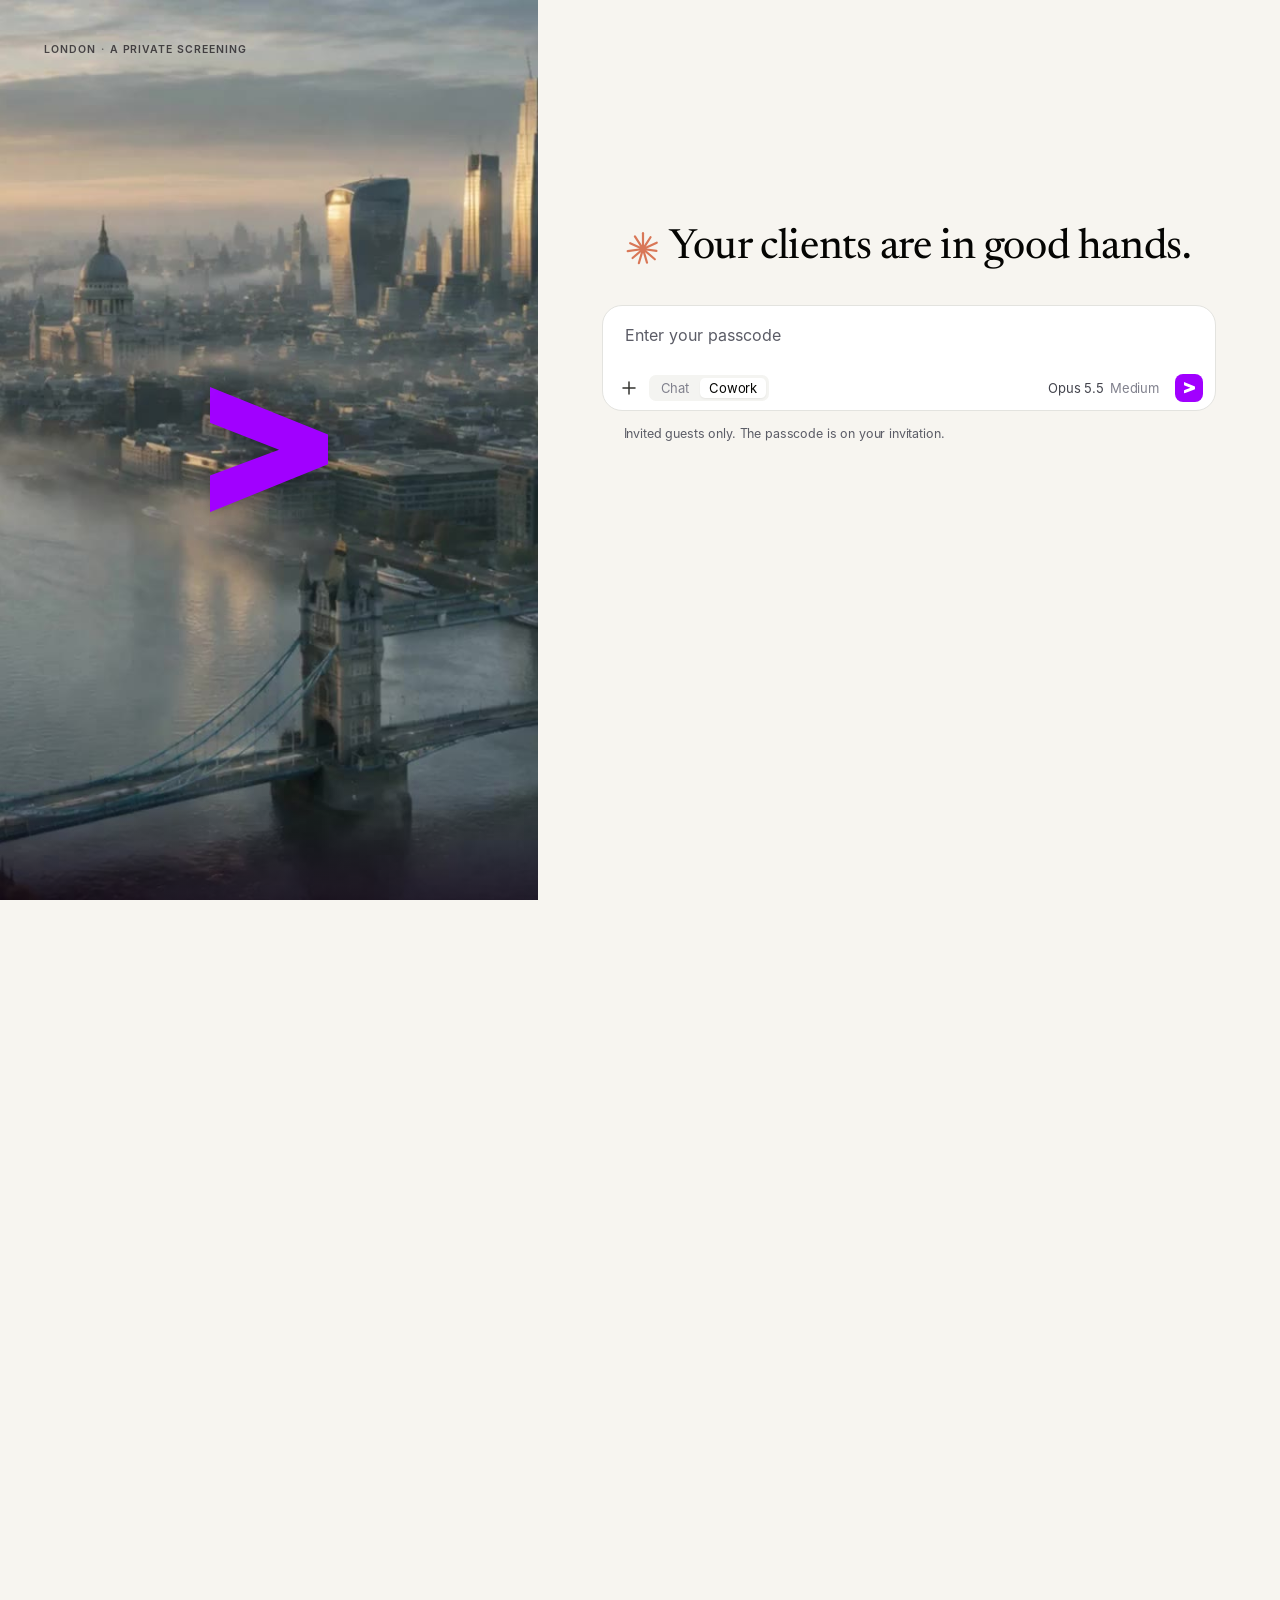
==== index.html @ dcc3b3d3 "Fix iPhone: scale lifts with transform, not zoom; use the page's own serif WebKit applies CSS zoom t" ====
<!doctype html>
<html lang="en">
<!--
  WEALTH 360 · A PRIVATE SCREENING · London
  =================================================================
  The page IS the product. Every surface on this page is the Wealth 360
  cockpit's own: cream paper, ink text, Inter, 1 px hairlines, 8 px grid,
  12 px radii, one accent (the Accenture chevron in #A100FF).

  Nothing here is a landing-page idiom. The components are lifted, not
  redrawn, and each one does its real thing when it scrolls into view:
  rows resolve, ticks land, edges draw, figures count. Motion is the
  product's own: 300 to 600 ms on cubic-bezier(.16,1,.3,1).

  PROVENANCE, component by component, is in the README.
  =================================================================
-->
<head>
<meta charset="utf-8" />
<meta name="viewport" content="width=device-width, initial-scale=1, viewport-fit=cover" />
<title>Wealth 360 · A private screening</title>
<meta name="description" content="Wealth 360. Agents do the routine work of client servicing, Salesforce keeps the rules and the record, and a named person makes every decision that matters." />
<meta name="robots" content="noindex, nofollow" />
<meta name="theme-color" content="#F7F5F0" />
<link rel="icon" href="assets/favicon.svg" type="image/svg+xml" />

<link rel="preload" href="assets/fonts/Inter-Regular.woff2" as="font" type="font/woff2" crossorigin />
<link rel="preload" href="assets/fonts/Inter-SemiBold.woff2" as="font" type="font/woff2" crossorigin />

<style>
/* ============================================================
   1. THE TYPE AND THE TOKENS
   Measured off the film cells (door/index.html, room/index.html),
   which were themselves measured off the real build with PIL.
   ============================================================ */
@font-face{font-family:"Inter";font-weight:400;font-style:normal;font-display:swap;
  src:url("assets/fonts/Inter-Regular.woff2") format("woff2")}
@font-face{font-family:"Inter";font-weight:500;font-style:normal;font-display:swap;
  src:url("assets/fonts/Inter-Medium.woff2") format("woff2")}
@font-face{font-family:"Inter";font-weight:600;font-style:normal;font-display:swap;
  src:url("assets/fonts/Inter-SemiBold.woff2") format("woff2")}
@font-face{font-family:"CoworkSerif";font-weight:400;font-style:normal;font-display:swap;
  src:url("assets/fonts/Newsreader-Regular.woff2") format("woff2")}

:root{
  /* SURFACES. The page ground is the cream of the film cells (the Cowork
     window's own #FBFBF8 warmed one step); the panels are the cockpit's. */
  --paper:   #F7F5F0;
  --surface: #FBFBF8;
  --raised:  #FFFFFF;
  --overlay: #F0F0F2;
  --pillbg:  #F4F4F1;
  --circle:  #F1F1F1;
  --lilac:   #F6EFFF;   /* --accent-tint */
  --track:   #EEE6F7;

  /* INK RAMP, the cockpit's own, seated on cream */
  --ink:      #33332F;
  --ink-max:  #050503;
  --sub:      #43444D;  /* --ink-body */
  --muted:    #5B5C66;  /* --ink-muted */
  --faint:    #80818D;  /* --ink-faint */

  /* HAIRLINES, the cockpit's own */
  --divider: #ECECF1;   /* --row-divider */
  --hair:    #E8E8ED;   /* --border */
  --edge:    #DCDCE3;   /* --border-strong */
  --hair-warm:#E3E3DF;  /* the Cowork chrome's hairline */

  /* THE ONE ACCENT plus the semantic tones */
  --brand:    #A100FF;
  --accent:   #7500C0;
  --acc-hair: #E6DCFF;
  --positive: #147A46;
  --positive-bg:#EEF7F1;
  --warning:  #B15C00;
  --warning-bg:#FDF4E7;
  --coral:    #D97757;  /* the Claude asterisk, the product's other given */

  --ui: "Inter", system-ui, -apple-system, "Helvetica Neue", Arial, sans-serif;
  --serif: "CoworkSerif", Georgia, "Times New Roman", serif;

  /* MOTION. ONE language, everywhere on the page: an entrance is 240 ms of
     opacity over an 8 px rise on --ease-out, and members of one card follow
     each other 40 ms apart. Nothing on the page runs longer than 900 ms
     except the halo's bloom, and no chapter's whole reveal runs past 1.1 s,
     so a component is always finished before its section has left. */
  --ease-out:    cubic-bezier(.2,.7,.2,1);
  --ease-settle: cubic-bezier(.2,.7,.2,1);
  --ease-spring: cubic-bezier(.22,1,.36,1);
  --dur-fast:.13s; --dur-mid:.24s; --dur-odo:.6s; --beat:.24s;
  --enter:.24s; --lift:8px;

  --radius: 16px;
  --radius-ctl: 10px;
  --shadow-card: 0 1px 2px rgba(0,0,0,.03), 0 10px 28px -14px rgba(0,0,0,.1);
  --shadow-card-hover: 0 1px 2px rgba(0,0,0,.04), 0 14px 36px -12px rgba(0,0,0,.14);

  --gutter: clamp(20px, 5vw, 64px);
  --measure: 1280px;
  /* the cinema width: the film, the lockup and the endcard row all run to the
     full content width, 1440 px at most, with 48 px of paper either side */
  --measure-wide: 1440px;
  --gutter-wide: clamp(20px, 5vw, 48px);
}

*,*::before,*::after{margin:0;padding:0;box-sizing:border-box}
html{-webkit-text-size-adjust:100%}
body{
  background:var(--paper); color:var(--ink);
  font-family:var(--ui); font-size:14.5px; line-height:1.5; font-weight:400;
  letter-spacing:-.01em;
  -webkit-font-smoothing:antialiased; -moz-osx-font-smoothing:grayscale;
}
/* the one horizontal clip on the page, and it is at the document, not on a
   section: a clip on a section cuts the halo's bloom off flat at the section's
   own left and right edges. */
html,body{overflow-x:hidden}
img,svg,video{display:block; max-width:100%}
[hidden]{display:none!important}
button{font:inherit; color:inherit; background:none; border:0; cursor:pointer}
::selection{background:rgba(161,0,255,.14)}
:focus-visible{outline:2px solid var(--brand); outline-offset:3px; border-radius:4px}

.wrap{width:100%; max-width:var(--measure); margin:0 auto; padding-inline:var(--gutter)}
.wrap-w{width:100%; max-width:calc(var(--measure-wide) + 96px); margin:0 auto;
  padding-inline:var(--gutter-wide)}
.sr{position:absolute;width:1px;height:1px;overflow:hidden;clip:rect(0 0 0 0);white-space:nowrap}
.num{font-variant-numeric:tabular-nums}

/* ============================================================
   2. THE PRIMITIVES OF THE COCKPIT
   Every rule below is the app's own, taken off the live build
   (app/dist/cockpit.html) or the film cells that replicate it.
   ============================================================ */

/* .kicker: the small-caps eyebrow */
.eyebrow{
  font-size:10.5px; font-weight:600; letter-spacing:.09em;
  text-transform:uppercase; color:var(--faint); line-height:1.2;
}
.eyebrow .dot{opacity:.7; margin:0 5px}

/* .brief h1: the landing headline. Every chapter caption is set in this. */
.head{
  font-size:clamp(26px,3.6vw,40px); font-weight:600; line-height:1.12;
  letter-spacing:-.025em; color:var(--ink-max); text-wrap:balance;
}
/* .brief p */
.sub{
  margin-top:12px; font-size:14.5px; line-height:1.55; color:var(--muted);
  max-width:56ch; text-wrap:pretty;
}

/* the chevron, the only colour on the page */
.chev{color:var(--brand); font-weight:600}

/* .st: the dot chip. A 5 px circle in the tone colour, then the label.
   No fill, no border. This is the app's only status indicator. */
.st{display:inline-flex; align-items:center; gap:6px;
  font-size:12px; font-weight:500; white-space:nowrap; color:var(--faint)}
.st::before{content:""; width:5px; height:5px; border-radius:50%;
  background:currentColor; opacity:.8; flex:none}
.st.good{color:var(--positive)}
.st.warn{color:var(--warning)}
.st.acc{color:var(--accent)}
.st.mut{color:var(--faint)}

/* .xbadge: the outline pill on a table's trailing column */
.xbadge{display:inline-block; padding:2px 8px; border:1px solid var(--hair);
  border-radius:999px; font-size:11px; color:var(--muted); white-space:nowrap}
.xbadge.acc{border-color:var(--acc-hair); color:var(--accent)}

/* the Cowork context chip, from the door cell's rail */
.chip{
  display:inline-flex; align-items:center; gap:6px; height:26px;
  padding:0 11px 0 9px; border-radius:999px;
  background:var(--raised); border:1px solid var(--hair-warm);
  font-size:13px; line-height:24px; color:var(--sub); white-space:nowrap;
}
.chip svg{width:15px; height:15px; flex:none}
.chip .mk{font-weight:600; color:var(--brand); width:15px; text-align:center}

/* buttons: .eg-btn-ink and .eg-btn-quiet */
.btn{
  display:inline-flex; align-items:center; gap:7px; height:32px; padding:0 14px;
  border-radius:var(--radius-ctl); border:1px solid var(--edge); background:var(--raised);
  font-size:13px; font-weight:500; color:var(--ink);
  transition:border-color var(--dur-mid) var(--ease-out), background var(--dur-mid) var(--ease-out);
}
.btn:hover{border-color:#C6C6CE}
.btn.primary{background:#141318; border-color:#141318; color:#fff}
.btn.primary:hover{background:#000}

/* the device: a real Cowork window standing on the paper */
.device{
  background:var(--surface); border:1px solid var(--edge); border-radius:var(--radius);
  box-shadow:var(--shadow-card); overflow:hidden;
}
.dev-top{
  position:relative; height:40px; border-bottom:1px solid var(--hair-warm);
  display:flex; align-items:center; gap:8px; padding:0 14px;
}
.ic path,.ic rect,.ic circle,.ic line,.ic polyline{
  fill:none; stroke:#33332F; stroke-width:1.4; stroke-linecap:round; stroke-linejoin:round}
.ic.grey path,.ic.grey polyline,.ic.grey line,.ic.grey circle,.ic.grey rect{stroke:#55554F}
.dev-title{font-size:13px; font-weight:500; letter-spacing:-.005em; color:var(--ink-max);
  overflow:hidden; text-overflow:ellipsis; white-space:nowrap}
.dev-body{padding:26px clamp(16px,3vw,30px) 30px}

/* the composer, lifted from the door cell (109 px, 20 px radius) */
.composer{
  position:relative; background:var(--raised); border:1px solid var(--hair-warm);
  border-radius:20px; min-height:106px; padding:18px 22px 44px;
}
.composer .ph{font-size:16px; line-height:22px; color:var(--faint)}
.composer .typed{font-size:16px; line-height:22px; color:var(--ink-max);
  display:flex; align-items:center; min-height:22px}
.composer .caret{display:inline-block; width:2px; height:20px; margin-left:1px;
  background:var(--ink-max); flex:none; animation:blink 1.06s steps(1,end) infinite}
@keyframes blink{0%,50%{opacity:1}50.01%,100%{opacity:0}}
.cmp-bar{position:absolute; left:0; right:0; bottom:0; height:44px}
.cmp-bar .plus{position:absolute; left:16px; top:12px}
.cmp-bar .plus line{stroke:#33332F; stroke-width:1.5; stroke-linecap:round}
.pillbed{
  position:absolute; left:46px; top:9px; height:26px; border-radius:7px;
  background:var(--pillbg); padding:0 3px; display:flex; align-items:center; gap:2px;
}
.pillbed .p{height:20px; padding:0 9px; border-radius:5px; font-size:13px;
  line-height:20px; color:var(--faint)}
.pillbed .p.on{background:var(--raised); color:var(--ink-max); box-shadow:0 1px 2px rgba(0,0,0,.06)}
.modelmeta{position:absolute; right:56px; top:13px; font-size:13px; color:var(--sub)}
.modelmeta em{font-style:normal; color:var(--faint); margin-left:6px}
.sendbtn{
  position:absolute; right:12px; top:8px; width:28px; height:28px; border-radius:8px;
  background:var(--brand); display:grid; place-items:center; color:#fff;
  transition:transform var(--dur-mid) var(--ease-spring), box-shadow var(--dur-mid) var(--ease-out);
}
.sendbtn svg{width:11px; height:11.6px}
.sendbtn:hover{transform:translateY(-1px)}
.sendbtn.fire{box-shadow:0 0 0 6px rgba(161,0,255,.14)}

/* the run rows: the spinner resolving to the connector glyph.
   Lifted from door shot 11 and room shot 34: 19 px slot, coral dashed
   spinner, 14 px label, a 1 px thread joining the rows. */
.runrows{position:relative}
.runrow{position:relative; display:flex; align-items:center; gap:13px; height:34px}
/* the thread runs from under one glyph to the next, never past the last */
.runrow .thread{position:absolute; left:9px; top:26.5px; width:1px; height:15px; background:#DCDCD7}
.runrow:last-child .thread{display:none}
.runrow .slot{position:relative; width:19px; height:19px; flex:none}
.runrow .slot>*{position:absolute; inset:0; width:19px; height:19px}
.runrow .spin circle{fill:none; stroke:var(--coral); stroke-width:2;
  stroke-linecap:round; stroke-dasharray:3.4 5.1;
  transform-origin:9.5px 9.5px; animation:spin .9s linear infinite}
@keyframes spin{to{transform:rotate(360deg)}}
.runrow .gl{opacity:0; transform:scale(.86)}
.runrow .lbl{font-size:14px; line-height:19px; color:var(--faint);
  overflow:hidden; text-overflow:ellipsis; white-space:nowrap}
.runrow .spin,.runrow .gl{transition:opacity var(--enter) var(--ease-out), transform var(--enter) var(--ease-out)}
.runrow.done .spin{opacity:0}
.runrow.done .gl{opacity:1; transform:none}
.runrow.done .lbl{color:var(--sub)}

/* .wlrow: the worklist row. A card, 13 px radius, 15/20 padding, the
   40 px monogram, the name, the reason chips, the exposure, the arrow. */
.wl{display:flex; flex-direction:column; gap:9px}
.wlrow{
  display:flex; align-items:center; gap:18px; width:100%; text-align:left;
  background:var(--raised); border:1px solid var(--divider); border-radius:13px;
  padding:15px 20px; box-shadow:var(--shadow-card);
  transition:transform var(--dur-mid) var(--ease-out), box-shadow var(--dur-mid) var(--ease-out);
}
.wlrow:hover{transform:translateY(-1px); box-shadow:0 8px 40px #1a073629}
.mono{
  width:40px; height:40px; flex:none; border-radius:12px; background:var(--overlay);
  color:var(--muted); display:grid; place-items:center;
  font-size:12px; font-weight:600; letter-spacing:.02em;
}
.wlrow .who{min-width:0; flex:1}
.wlrow .who b{display:block; font-size:14.5px; font-weight:600; color:var(--ink-max);
  overflow:hidden; text-overflow:ellipsis; white-space:nowrap}
.wlrow .who span{font-size:11.5px; color:var(--faint)}
.wlrow .sts{display:flex; gap:16px; flex-wrap:wrap; justify-content:flex-end; align-items:center}
.wlrow .amt{text-align:right; flex:none}
.wlrow .amt b{display:block; font-size:15px; font-weight:600; color:var(--ink-max)}
.wlrow .amt span{font-size:11px; color:var(--faint)}
.wlrow .go{color:var(--faint); font-size:14px; flex:none;
  transition:transform var(--dur-mid) var(--ease-out), color var(--dur-mid) var(--ease-out)}
.wlrow:hover .go{transform:translate(3px); color:var(--accent)}

/* .card .kpis: the metric strip. One card, tiles divided by a 1 px hairline. */
.card{
  background:var(--raised); border:1px solid var(--divider); border-radius:var(--radius);
  box-shadow:var(--shadow-card);
  transition:box-shadow var(--dur-mid) var(--ease-out);
}
.kpis{display:flex; flex-wrap:wrap; overflow:hidden; border-radius:var(--radius)}
.kpi{flex:1 1 0; min-width:120px; padding:18px 22px; border-right:1px solid rgba(0,0,0,.05)}
.kpi:last-child{border-right:0}
.kpi:first-child{flex-grow:1.3}
.kpi .l{font-size:10.5px; font-weight:600; letter-spacing:.09em; text-transform:uppercase;
  color:var(--faint); white-space:nowrap; overflow:hidden; text-overflow:ellipsis}
.kpi .v{font-size:25px; font-weight:600; letter-spacing:-.02em; color:var(--ink-max);
  margin-top:6px; font-variant-numeric:tabular-nums}
.kpi .v .u{color:var(--brand)}
.kpi .v.warn{color:var(--warning)}
.kpi .s{font-size:11.5px; color:var(--muted); margin-top:3px}

/* .xlist: the table system. 10 px small-caps head, 13 px rows. */
.xhead,.xrow{display:grid; align-items:center; gap:14px; width:100%; text-align:left}
.xhead{font-size:10px; font-weight:600; letter-spacing:.09em; text-transform:uppercase;
  color:var(--faint); border-bottom:1px solid var(--hair); padding:0 12px 9px}
.xrow{border-bottom:1px solid var(--divider); padding:11px 12px; font-size:13px; color:var(--ink)}
.xrow>span:first-child{font-weight:500; color:var(--ink-max)}
.xcell{display:block; min-width:0; overflow:hidden; text-overflow:ellipsis; white-space:nowrap}
.xcell.r{text-align:right}

/* .gr: the rating ring. 46 box, r 19, stroke 4, circumference 119.4,
   drawn from 12 o'clock. Grade 4 of 8 is half the ring. */
.gr{width:46px; height:46px; flex:none}
.gr .bg{stroke:var(--overlay)}
.gr .fg{stroke:var(--brand); stroke-linecap:round; stroke-dasharray:119.4;
  stroke-dashoffset:119.4; transition:stroke-dashoffset .7s var(--ease-out)}
.gr text{font:600 14px var(--ui); fill:var(--ink-max)}
.anchor{display:flex; align-items:center; gap:12px}
.anchor .l{font-size:10.5px; font-weight:600; letter-spacing:.09em;
  text-transform:uppercase; color:var(--faint)}
.anchor .v{font-size:13px; font-weight:500; color:var(--ink-max); margin-top:2px}

.panel-h{display:flex; align-items:baseline; justify-content:space-between; gap:16px; margin-bottom:14px}
.panel-h .t{font-size:13px; font-weight:600; color:var(--ink-max)}

/* ============================================================
   3. THE GATE
   The page opens on the Cowork greeting. The invitation is typed into
   the composer and sent with the chevron. Wrong: 2 px, once. Right:
   the composer types itself out and the door sequence runs for real.
   ============================================================ */
#gate{
  position:fixed; inset:0; z-index:900; background:var(--paper);
  display:flex; align-items:stretch; overflow:hidden;
}

/* --- the left pane: the film's own sky, in motion, and the wordmark on it --- */
.gpane-mark{
  position:relative; flex:0 0 42%; min-width:0; overflow:hidden;
  background:linear-gradient(158deg,#120014 0%,#26002F 38%,#3F0069 72%,#54008C 100%);
}
/* THE PLATE IS LONDON, and it is the close's own aerial: the door opens
   on the city the page ends in, so the two are the same picture seen twice, the
   same way the hero and the close already are. 3.5 s of the same source the
   close ping-pongs, cropped 750x1072 out of it at x 420 and scaled to 672x960
   for the pane's portrait, which puts Salesforce Tower at 70% of the pane,
   clear of the centred mark and standing its full height. Lifted plum in the
   shadows on the London plate's own curve, so the grade is the pane's and the
   light is still the close's golden hour: it is a black point, not a wash.
   Slowed 1.6x with motion interpolation and mirrored into an 11 s ping-pong,
   whose turnaround and restart are both single-frame steps inside the drift's
   own frame-to-frame range, so neither join is visible. The poster is the
   loop's own first frame, so the pane is painted before a single byte of the
   loop is asked for, and under reduced motion that is all there is. */
.gplate{
  position:absolute; inset:0; width:100%; height:100%;
  object-fit:cover; object-position:50% 50%; pointer-events:none;
}
/* The scrim carries nothing for the mark. The mark is dead centre, it is lit by
   its own drop-shadow (see .gmark), and this plate's centre is haze and lit
   towers rather than the darkness the pre-dawn one resolved into: the chevron
   measures 2.1:1 against it unaided. So the scrim is reduced to the one job
   left, which is seating the pane on the paper at the bottom edge.

   It was 45% while a wordmark stood in the lower third, then 22.5% when the
   mark went to the centre. It is 14% at .60 now. The pre-dawn plate resolved
   into noise down there and needed covering; this one ends on open water under
   the bridge, which is already calm and already dark, so the seat can be a
   touch of weight at the very edge rather than a bar drawn across the picture.

   Nothing is laid over the top. A veil there is what the eyebrow would need if
   it were still white, and on a pale golden sky it reads as a plum slab across
   the one part of the plate that is pure light. The eyebrow takes ink instead
   (see .gp-eyebrow), which costs the picture nothing. */
.gscrim{
  position:absolute; left:0; right:0; bottom:0; height:14%; z-index:1;
  background:linear-gradient(to top,
    rgba(18,0,20,.60) 0%, rgba(18,0,20,.46) 22%, rgba(18,0,20,.28) 45%,
    rgba(18,0,20,.12) 70%, rgba(18,0,20,0) 100%);
}
/* THE EYEBROW IS INK, because the plate under it changed colour. On the
   pre-dawn aerial the top of the pane was almost black and white at .66 stood
   on it at 2.90:1. San Francisco puts pale golden sky there, where the same
   white measures 1.14:1 and is gone. Ink at .74 reads 6.9:1 on that sky at
   1440x900, 7.0:1 at 1920x1080 and 6.6:1 on the phone's band, against the
   2.90:1 the white was getting on the plate it was chosen for. It is the honest
   answer rather than a veil: it costs the picture nothing, and
   it is the ink the right-hand pane is already set in, so the two panes are
   lettered the same way. The faint light halo is the one concession to the
   plate's own range: where the band on a phone crops down onto the headlands
   the sky is a stop darker, and the halo keeps the line off it. */
.gp-eyebrow{
  position:absolute; left:clamp(24px,4vw,44px); top:clamp(24px,4vw,44px); z-index:3;
  color:rgba(24,20,26,.74); text-shadow:0 0 10px rgba(255,255,255,.42);
}
/* THE MARK. The pane carried the full accenture wordmark set in the lower
   third. It carries the film's own mark instead: the single chevron in
   #A100FF, the same #g-chev path the hero lockup is built on and the frame
   the film opens on, and nothing else.

   It is DEAD CENTRE on both axes, and the centring is done by layout rather
   than by percentages that would have to be kept in step with the pane's
   aspect: .gmark is the pane exactly (inset:0) and centres its one child in
   a grid. Two things follow. The centre is exact at every viewport, off by
   at most one 1/128 px of the browser's own layout rounding rather than by
   whatever a `bottom:18%` happened to land on. And the wrapper owns the
   centring while the mark owns the motion, so the settle's scale can never
   drag the mark off centre: it is scaled about its own centre, which IS the
   pane's. */
.gmark{
  position:absolute; inset:0; z-index:5;
  display:grid; place-items:center; pointer-events:none;
  /* The drop is the film's own, off type/OVERLAY.md, and it is what gives the
     mark its contrast now that the scrim is out from under it: the plate's
     centre is sky and lit towers, not the darkness the lower third resolved
     into, so the mark is lit at its own edge instead of standing on a floor.

     It is HALF the alpha it was first given. Same offset, same blur, .31 and
     .275 where it was .62 and .55. Measured at 1440x900 on the plate's own
     first frame: at full strength the drop pulled the ring of plate three to
     five px off the glyph from L 0.335 down to L 0.126, which is a dark collar
     drawn round the mark rather than light put under it. Halved, that ring
     lands at L 0.218, and the mark's reading on its own ground at 13 to 24 px
     goes 1.68:1 to 1.81:1, comfortably the right side of 1.6. The plate under
     the glyph reads 2.19:1 before and 2.12:1 after: that ratio belongs to the
     plate and the mark, and the 0.07 is the glyph's antialiased edge coming out
     from under a lighter shadow rather than the ratio itself moving.

     It sits on the WRAPPER rather than on the mark because `filter` is a
     single property: on the mark, the settle's blur keyframes would drop the
     shadow for the length of the settle. Here the two compose, and the shadow
     blurs in with the mark and breathes with it. */
  filter:drop-shadow(0 2px 20px rgba(8,0,14,.31)) drop-shadow(0 0 7px rgba(8,0,14,.275));
}
/* The film's mark is 64 px on a 1080 frame, which is modest, and this pane is
   a tall portrait rather than a wide one. 22% of the pane's WIDTH lands it at
   the film's weight; the cap keeps a wide pane from turning the mark into a
   graphic. 133 px at 1440x900, 160 px (capped) at 1920x1080, 64 px on the
   phone band. The height comes off the viewBox's own ratio.

   BOTH children of the wrapper take that width from this ONE rule: the mark,
   and the light that crosses it. They also share one grid cell, so the sweep
   can never become a second row and push the mark off the pane's centre. The
   row still stretches to the pane, so the centring is exactly the one that was
   measured, and it was re-measured after: 0.000 px on both axes at 1440x900. */
.gmark > *{grid-area:1/1; width:min(22%,160px)}
.gmark-c{
  height:auto; color:var(--brand);
  animation:gmsettle .9s cubic-bezier(.25,.46,.45,.94) both,
            gmbreath 4s ease-in-out .9s infinite;
}
/* the endcard's focus pull, unchanged: 6 px of blur and 1.04x over 900 ms */
@keyframes gmsettle{
  from{filter:blur(6px); transform:scale(1.04); opacity:0}
  40%{opacity:1}
  to{filter:blur(0); transform:scale(1); opacity:1}}
/* and then it breathes, slowly, so the pane is never quite still behind the
   composer. Opacity only: nothing here can move the centre. */
@keyframes gmbreath{0%,100%{opacity:1} 50%{opacity:.85}}
/* THE STRIKE. On the wordmark this was its chevron going half to full purple.
   This mark is already at full purple, so the strike is the other half of the
   same device: two frames to white and back. The stops are hard, so the colour
   steps rather than fades, which is the endcard's point. */
#gate.striking .gmark-c{animation:gmstrike 66ms linear 1 both}
@keyframes gmstrike{0%,49.99%{color:#fff} 50%,100%{color:var(--brand)}}

/* THE SWEEP. The endcard's one light sweep, and it is the mechanism this page
   already had: a white band clipped to the glyph, blurred into a bloom and
   screened back, so the light can only ever touch the mark. It was built for
   the accenture wordmark this mark replaced and it is unchanged here except in
   its geometry. It is a TRANSFORM and not a moving mask, because mask-position
   does not interpolate in Chromium and the band would jump the frame in one
   step instead of crossing it.

   The wordmark took the sweep once and never again. A single mark that is the
   only thing on the pane is looked at for as long as the composer is open, so
   the light comes back: 1.2 s across the glyph at 950 ms, then every 7 s. The
   repeats run at 60% of the first pass, which is what keeps it a living mark
   rather than a loop announcing itself.

   Between passes the band sits parked off the glyph's left edge, where the clip
   removes it entirely: measured on the glyph's own box against the mark at rest,
   the frame at the start of a cycle is within 2/255, which is nothing, while the
   first pass peaks at 136 and the repeat at 79. */
.gm-sweep{
  z-index:1; mix-blend-mode:screen; opacity:.62; filter:blur(3px);
  animation:gmsweepdim .2s linear 2.15s both;
}
.gm-sweep svg{display:block; width:100%; height:auto}
/* the step to 60% is taken at 2.15 s, the instant the first pass leaves the
   glyph, so the drop in strength is never seen to happen */
@keyframes gmsweepdim{to{opacity:.372}}
.gm-band{animation:gmsweep 7s linear .95s infinite both}
/* 1.2 s of travel in a 7 s cycle is 17.143% of it; the rest of the cycle is the
   band parked. The travel is in the symbol's own units: the band is 5.6 of the
   glyph's 19.792 wide, and it goes from clear of the left edge to clear of the
   right, skew included. */
@keyframes gmsweep{
  0%{transform:translateX(-5px) skewX(-12deg)}
  17.143%{transform:translateX(24px) skewX(-12deg)}
  17.144%,100%{transform:translateX(-5px) skewX(-12deg)}}
/* the strike is the mark's own moment and nothing may cross it: the light is
   gone from the frame the phrase is accepted, and the door is leaving anyway */
#gate.striking .gm-sweep{animation:none; opacity:0}

/* --- the right pane: the cream, the greeting, the composer --- */
.gpane-form{
  flex:1 1 auto; min-width:0; background:var(--paper);
  display:grid; place-items:center; padding:24px var(--gutter); overflow-y:auto;
}
#gate .gwrap{width:100%; max-width:652px}

/* THE HANDOFF, and it is the door's last 400 ms.

   The pane used to LEAVE. On the right phrase it slid out of the frame on
   frame 8 while the composer glided to the centre of the paper, so by the time
   the six connectors had resolved, the mark the visitor had struck to get in
   was long gone and the hero's lockup had to introduce a second copy of it.

   The pane stands through the whole run now, and at the end a cream veil rises
   over the plate, the scrim and the eyebrow and stops UNDER the mark. The
   picture goes and the mark stays exactly where it was standing, alone on
   cream, which is what gives the opening something to fly. The composer and
   the six resolved rows settle out over the page's own 240 ms while it
   happens, so the two are one gesture rather than two.

   Nothing here moves layout: the veil is an opacity and the wrap is an opacity
   over a 6 px rise. */
#gate.handoff .gwrap{
  opacity:0; transform:translateY(-6px); pointer-events:none;
  transition:opacity .24s var(--ease-out), transform .24s var(--ease-out);
}
/* z-index 4: over the eyebrow's 3, under the mark's 5. The mark was 2 and sat
   under the eyebrow, which never showed because the two do not overlap; it has
   to be over the veil, so it takes the top of the pane's stack. */
.gpane-mark::after{
  content:""; position:absolute; inset:0; z-index:4; background:var(--paper);
  opacity:0; pointer-events:none; transition:opacity .4s var(--ease-out);
}
#gate.handoff .gpane-mark::after{opacity:1}
/* the drop is the mark's contrast on the picture (see .gmark). On cream it is
   a smudge, so it leaves with the picture and over the same 400 ms. */
#gate.handoff .gmark{filter:none; transition:filter .4s var(--ease-out)}
.greet{
  text-align:center; font-family:var(--serif); font-size:clamp(28px,4.6vw,42px);
  line-height:1.06; color:var(--ink-max); letter-spacing:-.004em;
  display:flex; align-items:center; justify-content:center; gap:9px;
  margin-bottom:34px;
}
.greet .ast{width:34px; height:34px; flex:none}
#gate .composer{transition:transform .26s var(--ease-out)}
#gate .composer.shake{animation:nudge .26s linear 1}
@keyframes nudge{0%,100%{transform:translateX(0)}25%{transform:translateX(-2px)}
  50%{transform:translateX(2px)}75%{transform:translateX(-2px)}}
#g-input{
  width:100%; background:transparent; border:0; outline:0; color:var(--ink-max);
  font:400 16px/22px var(--ui); letter-spacing:0; padding:0; caret-color:var(--brand);
}
#g-input::placeholder{color:var(--muted)}
#g-input:-webkit-autofill{-webkit-text-fill-color:var(--ink-max);
  -webkit-box-shadow:0 0 0 1000px #fff inset; transition:background-color 9999s}
/* the courtesy line under the composer: who this is for, and where the phrase
   is. Quieter than the composer's own type, in the muted ink. */
.g-sub{
  margin-top:14px; padding-left:22px; font-size:12.5px; color:var(--muted);
  display:flex; gap:20px; flex-wrap:wrap;
}
.g-sub .no{color:var(--sub)}
#gate .runrows{margin-top:26px; padding-left:22px; opacity:0}
#gate.running .runrows{opacity:1; transition:opacity .3s var(--ease-out)}
#gate.gone{opacity:0; pointer-events:none; transition:opacity .34s var(--ease-out)}
html.locked{overflow:hidden}
/* THE SPRITE IS EXEMPT, and it has to be. This rule hides the page behind the
   gate, and it used to hide #sprite with it. A <use> clone inherits visibility
   from the use element, so every VECTOR mark in the gate's run painted anyway
   and the rule looked harmless. A raster <image> does not: Chromium will not
   paint one whose own element sits in a visibility:hidden subtree, so
   IBISWorld, the page's one raster mark, resolved to an empty slot at the door
   and to its mark everywhere else. #sprite is 0x0 and absolutely positioned,
   so leaving it visible shows nothing and paints nothing. */
html.locked body>*:not(#gate):not(#sprite){visibility:hidden}
@media (max-width:760px){
  #gate{flex-direction:column}
  .gpane-mark{flex:0 0 clamp(148px,25vh,208px)}
  /* THE BAND CROPS TO THE TOWER. A phone gets a wide, short band, so the plate
     is scaled to the band's WIDTH and only a slice of its height survives:
     about 37% of it at 208 px, 27% at 148 px. That slice is placed to hold
     Salesforce Tower, which stands between 27% and 61% of the plate. At 36%
     the window is 23% to 60% on the tall band and 26% to 53% on the short one,
     so the tower's crown is inside the frame at either end and the band reads
     as the city rather than as a strip of sky. The horizontal has no freedom
     here and none is needed: scaling to width shows the plate's full width, so
     the tower arrives wherever the crop already put it. */
  .gplate{object-position:50% 36%}
  /* the seat is deeper on the band, because the band ends mid-city rather than
     on the open water the full pane closes on, and because the cream form pane
     begins immediately under it. */
  .gscrim{height:24%}
  /* the film's own 64 px, which is what the band has room for: 22% of a
     390 px pane would draw the mark at 86 px in a 208 px band. It overrides the
     wrapper's rule rather than the mark's, so the light keeps the mark's box:
     targeting .gmark-c alone left the sweep at 85.797 px over a 64 px glyph. */
  .gmark > *{width:64px}
  .gpane-form{padding:28px var(--gutter) 40px}
}
@media (prefers-reduced-motion:reduce){
  #gate .composer.shake{animation:none; outline:1px solid var(--brand); outline-offset:2px}
  #gate.gone{transition-duration:.18s}
  /* the plate holds its poster and is never fetched; the mark is simply there,
     with no pull, no breath, no strike and no light crossing it. It keeps its
     drop, which is paint rather than motion and is the only reason it reads on
     the sky. */
  .gmark-c,#gate.striking .gmark-c{animation:none}
  .gm-sweep{display:none}
}

/* ============================================================
   3b. THE OPENING
   The 2.4 s between the last connector tick and the Watch control, and the
   one place on the page where the gate and the hero are the same object.

   THE HERO IS DRESSED BEFORE THE DOOR LEAVES. html goes .opening while the
   gate is still standing and still cream, so the page is painted underneath
   with every member of the hero already in its FINAL BOX at opacity 0. That
   is the whole layout-shift argument: the sequence is opacity, one clip and
   one transform, and nothing in it has a size to arrive at.

   The scroll is held for the length of it. The mark is flying to a box that
   was measured when the flight started, and a page that can be scrolled under
   it is a page that can move that box mid-flight.

   EVERY DURATION IS ON THE ARRIVING RULE, never on the resting one. A
   transition declared on the hidden state is a transition INTO it: adding
   .opening would have faded the hero out over its own durations instead of
   putting it there, and the plate's 600 ms of that was still running under the
   gate when the gate left. The hidden state is instant and only .op-in moves.
   ============================================================ */
html.opening{overflow:hidden}
html.opening #hero .eyebrow{opacity:0; transform:translateY(4px)}
html.opening #hero .eyebrow.op-in{
  opacity:1; transform:none;
  transition:opacity .2s var(--ease-out), transform .2s var(--ease-out);
}
/* the lockup's chevron is not revealed: it is LANDED ON. It holds at zero
   until the mark that flew out of the door arrives on its box, and the swap
   between the two is one frame on one clock (see THE OPENING in the script). */
html.opening #hero .lockup .chev{opacity:0}
/* THE NAME IS WIPED IN, not faded. The clip runs left to right out of the
   mark's own edge, so the lockup reads as one object arriving rather than as
   two things that appeared at the same time. The clip is dropped altogether
   at the end (.op-done), because inset(0) is the border box and a glyph's
   antialiased edge is allowed to sit half a pixel outside it. */
html.opening #hero .lockup span{clip-path:inset(0 100% 0 0)}
html.opening #hero .lockup span.op-in{
  clip-path:inset(0 0 0 0); transition:clip-path .48s var(--ease-out);
}
html.opening #hero .lockup span.op-done{clip-path:none; transition:none}
html.opening #hero .hero-line{opacity:0; transform:translateY(8px)}
html.opening #hero .hero-line.op-in{
  opacity:1; transform:none;
  transition:opacity .24s var(--ease-out), transform .24s var(--ease-out);
}
/* THE PLATE ARRIVES LAST, AND IT ARRIVES MOVING. The aerial has been looping
   since the phrase was accepted, so what lands is a running picture rather
   than a poster that starts a moment after it. It comes out of the endcard's
   own focus pull: 6 px of blur and 0.96 resolving over 600 ms, which is the
   same device the gate's mark arrives on and the heaviest blur on the page. */
html.opening #hero .player{opacity:0; transform:scale(.96); filter:blur(6px)}
html.opening #hero .player.op-in{
  opacity:1; transform:none; filter:none;
  transition:opacity .6s var(--ease-out), transform .6s var(--ease-out),
             filter .6s var(--ease-out);
}
html.opening #hero .pl-watch{opacity:0}
html.opening #hero .pl-watch.op-in{opacity:1; transition:opacity .2s var(--ease-out)}
/* the mark in flight. It is the gate's own mark cloned at its own rect, fixed
   over a page that is cream from edge to edge, and it is the only thing on the
   screen for 700 ms. Scaled about its top left, because a FLIP maps one border
   box onto another and the origin has to be the corner it measures from. */
#flymark{
  position:fixed; left:0; top:0; margin:0; z-index:960;
  transform-origin:0 0; pointer-events:none; will-change:transform;
}

/* ============================================================
   4. THE HERO AND THE FILM
   The lockup, the line, and then the film at full content width.
   Nothing competes with the film.
   ============================================================ */
/* ONE SCREEN. The hero holds the lockup, the line and the film inside a single
   viewport, so nothing has to be scrolled to be read. The height is --vph,
   measured once per width: 100vh is not stable on a phone, where the browser
   chrome collapses on the first gesture and every full-height section reflows
   mid-scroll. The film is the only elastic thing in the column: the head takes
   what it needs, the film takes the rest and keeps 16:9 by coming down in
   width. It is never cropped. */
#hero{
  height:var(--vph,100svh); min-height:var(--vph,100svh);
  padding:clamp(24px,5vh,56px) 0 clamp(20px,4vh,44px);
  display:flex;
}
#hero > .wrap-w{display:flex; flex-direction:column; flex:1 1 auto; min-height:0}
.hero-head{flex:none}
.hero-head{
  display:flex; align-items:flex-end; justify-content:space-between;
  gap:clamp(20px,5vw,72px); flex-wrap:wrap;
}
.lockup{
  display:flex; align-items:baseline; gap:.24em; margin-top:18px;
  font-size:clamp(56px,7vw,120px); font-weight:600; line-height:.96;
  letter-spacing:-.036em; color:var(--ink-max);
}
/* the mark is the wordmark's own chevron path, not a greater-than sign, and in
   the hero it is PURPLE for the whole of the opening and at rest. It used to
   land in ink so the lockup could strike ink to purple at the end, which put a
   black chevron on the screen between two purple ones. */
.lockup .chev,.endlock .chev{
  width:.56em; height:.59em; flex:none; align-self:center; color:var(--brand);
  position:relative; top:.02em;
}
/* so the hero's closing beat is the GATE'S own device instead, because a mark
   already at brand has nothing left to strike TO: two frames to white and
   back, hard stops, the same 66 ms as #gate.striking. */
.lockup .chev.struck{animation:lkstrike 66ms linear 1 both}
@keyframes lkstrike{0%,49.99%{color:#fff} 50%,100%{color:var(--brand)}}
/* on the close the lockup stands on the picture, so the mark starts in the
   type's own white and strikes to purple. Two frames, no fade. */
.endlock .chev{color:#fff; transition:color 83ms steps(2,end)}
.endlock .chev.struck{color:var(--brand)}
.hero-line{
  margin-bottom:.22em; font-size:clamp(22px,2.6vw,34px); font-weight:600;
  line-height:1.14; letter-spacing:-.024em; color:var(--ink-max); max-width:20ch;
}
.hero-line .dim{color:var(--muted)}
@media (max-width:900px){
  .hero-head{display:block}
  .hero-line{margin:20px 0 0}
}

/* the film. It is the flexible member of the hero's column: it takes the height
   the head leaves it and finds its own width from 16:9. */
#film{margin-top:clamp(22px,4vh,54px); flex:1 1 auto; min-height:0;
  container-type:size; display:flex; justify-content:center; align-items:center}
/* the film takes the band's height, or the height its own width allows,
   whichever is smaller: it comes down in size to fit and never in shape. */
.player{
  position:relative; flex:0 0 auto; width:auto; max-width:100%;
  height:100%;                                /* if cq units are not understood */
  height:min(100cqh, calc(100cqw * 9 / 16));  /* the band, or what the width allows */
  aspect-ratio:16/9; border-radius:12px;
  border:1px solid var(--edge); background:#0B0B0A; overflow:hidden;
  box-shadow:0 1px 2px rgba(0,0,0,.04), 0 22px 60px rgba(0,0,0,.10);
}
.player video{
  position:absolute; inset:0; width:100%; height:100%; object-fit:cover;
  display:block; background:#0B0B0A;
}
/* THE PLATE. The clean raw aerial the film's first shot was cut from, looping.
   It carried a second copy of the page's chevron dead centre so the plate and
   the reel's first frame cross-faded mark-on-mark. That cost the hero its one
   moment. The plate is bare picture now; the reel brings its own mark. */
.player .plate{opacity:1; transition:opacity .45s var(--ease-out)}
.player.started .plate{opacity:0; pointer-events:none}
.player #film-video{opacity:0; transition:opacity .35s var(--ease-out)}
.player.started #film-video{opacity:1}
.player:fullscreen{border:0; border-radius:0; aspect-ratio:auto; width:100vw; height:100vh}
.player:fullscreen video{object-fit:contain}

/* one ink control */
.pl-watch{
  position:absolute; left:clamp(14px,2.2vw,26px); bottom:clamp(14px,2.2vw,26px);
  transition:opacity .3s var(--ease-out);
}
.player.started .pl-watch{opacity:0; pointer-events:none}
.pl-watch .b{
  display:inline-flex; align-items:center; gap:10px; height:44px; padding:0 22px 0 18px;
  border-radius:999px; background:rgba(12,12,11,.82); color:#FBFBF8;
  backdrop-filter:blur(8px); -webkit-backdrop-filter:blur(8px);
  font-size:14px; font-weight:500; letter-spacing:.01em;
  transition:background .2s var(--ease-out), transform .3s var(--ease-settle);
}
.pl-watch .b:hover{background:rgba(12,12,11,.94); transform:translateY(-1px)}
.pl-watch .b svg{width:13px; height:14px; flex:none}
.pl-watch .b:focus-visible,.pl-b:focus-visible{outline:2px solid #C77DFF; outline-offset:3px}

/* the bar: one hairline, purple only while the pointer is on the film,
   then one quiet row of controls under it */
.pl-bar{
  position:absolute; left:0; right:0; bottom:0; display:flex; flex-direction:column;
  opacity:0; visibility:hidden;
  transition:opacity .25s var(--ease-out);
  background:linear-gradient(180deg,rgba(8,8,7,0) 0%,rgba(8,8,7,.52) 100%);
}
/* until the reel is running there is nothing to control: the bar is out of the
   tab order and off the hit map, so it cannot sit on top of the Watch control */
.player.started .pl-bar{visibility:visible}
.player.started:hover .pl-bar,.player.started:focus-within .pl-bar{opacity:1}
.pl-track{position:relative; height:2px; background:rgba(251,251,248,.26); cursor:pointer;
  touch-action:none}
.pl-track::before{content:""; position:absolute; left:0; right:0; top:-11px; height:22px}
.pl-track:focus-visible{outline:2px solid #C77DFF; outline-offset:5px}
.pl-buf{position:absolute; inset:0 auto 0 0; width:0; background:rgba(251,251,248,.42)}
.pl-prog{position:absolute; inset:0 auto 0 0; width:0; background:var(--brand)}
.pl-row{display:flex; align-items:center; gap:12px; padding:9px 12px 10px}
.pl-b{
  width:30px; height:30px; flex:none; border-radius:8px; display:grid; place-items:center;
  color:#FBFBF8; background:rgba(12,12,11,.66);
  transition:background .18s var(--ease-out);
}
.pl-b:hover{background:rgba(12,12,11,.92)}
.pl-b svg{width:15px; height:15px; display:block}
.pl-b path,.pl-b line,.pl-b polygon{fill:none; stroke:currentColor; stroke-width:1.6;
  stroke-linecap:round; stroke-linejoin:round}
.pl-b .fill{fill:currentColor; stroke:none}
.pl-spacer{flex:1}
.pl-b .alt{display:none}
.pl-b.on .alt{display:block}
.pl-b.on .std{display:none}
.pl-load{
  position:absolute; left:clamp(14px,2.2vw,26px); bottom:calc(clamp(14px,2.2vw,26px) + 56px); font-size:11px; font-weight:500;
  letter-spacing:.1em; text-transform:uppercase; color:rgba(251,251,248,.72);
  opacity:0; transition:opacity .2s var(--ease-out);
}
.pl-load.on{opacity:1}
.pl-time{font-size:11.5px; color:rgba(251,251,248,.72); font-variant-numeric:tabular-nums;
  letter-spacing:.01em}

/* ============================================================
   5. THE CHAPTERS
   Caption in the landing headline style, one muted sub, then the
   component at its real scale.
   ============================================================ */
/* ONE SCREEN PER CHAPTER, AND AT 1080 AND UP IT IS A SPREAD. A chapter is
   exactly one viewport and is read without being scrolled inside. The reading
   column takes 38% of the paper: the chapter counter, the caption in the
   landing headline, one muted sub, then the three facts STACKED and set at the
   size a figure deserves. The lifted component takes the other 62% and centres
   against it, with its outer edge on the content margin.

   The chapter used to put the caption and a thin row of small facts across the
   top and stand the component under them on the left, which left a wide field
   of bare cream down the right of every screen. Two columns spend that paper on
   the figures instead, and the columns alternate down the page so the scroll
   has a rhythm rather than a margin.

   Nothing clips here: the halo's bloom is allowed to bleed past this section's
   edges and behind its neighbours. */
.chapter{
  height:var(--vph,100svh); min-height:var(--vph,100svh);
  padding:clamp(26px,5vh,60px) 0; position:relative;
}
.chapter + .chapter{border-top:1px solid var(--hair)}
.chapter > .wrap{
  height:100%; display:grid;
  grid-template-columns:minmax(0,38fr) minmax(0,62fr);
  /* the flexible rows above and below centre the reading column against the
     component, while the stage keeps the whole height of the band. row-gap is
     0 so those two spacers stay symmetrical; the one gap that carries meaning,
     between the caption and the facts, is the facts' own margin. */
  grid-template-rows:minmax(0,1fr) auto auto minmax(0,1fr);
  grid-template-areas:".     stage"
                      "cap   stage"
                      "facts stage"
                      ".     stage";
  column-gap:clamp(32px,4.4vw,72px); row-gap:0;
}
.cap{grid-area:cap; align-self:end}
.facts{grid-area:facts; align-self:start; margin-top:clamp(22px,3.6vh,40px)}
.stage{grid-area:stage; position:relative; min-height:0}

/* THE RHYTHM. 02 reads left, 03 reads right, 04 left, 05 right, 06 left. 01
   keeps the browser window on the right the eleven-tabs pass built it in, and
   07 keeps its card on the right so the halo's bloom has the whole reading
   column of paper to open into. */
.chapter.flip > .wrap{
  grid-template-columns:minmax(0,62fr) minmax(0,38fr);
  grid-template-areas:"stage .    "
                      "stage cap  "
                      "stage facts"
                      "stage .    ";
}

/* THE FIT RULE. A lifted component is the size it is in the product, and some
   of them are taller than the band a full-screen chapter leaves. The component
   is taken out of flow, centred in the band, and scaled down until it fits.
   It is never cropped, and because it carries no layout height of its own,
   scaling it cannot move anything else on the page. */
.stage > .fit{
  position:absolute; left:0; right:0; top:50%;
  transform:translateY(-50%); transform-origin:center center;
}

/* THE FACTS. The product's own stat tile, stacked down the reading column and
   set large: the small-caps label, the figure at 40 px in tabular ink, the
   qualifier at 15 px muted under it, a hairline between one fact and the next.
   The figures were 28 px in a 462 px strip across the top and read as a
   caption's footnote; at 40 px down the column they are the second thing on
   the screen, which is what they are. */
.facts{display:block}
.fact{
  padding:clamp(13px,2.1vh,22px) 0;
  border-top:1px solid var(--hair);
}
.fact:first-child{border-top:0; padding-top:0}
.fact:last-child{padding-bottom:0}
.fact .fl{
  display:block; font-size:10.5px; font-weight:600; letter-spacing:.09em;
  text-transform:uppercase; color:var(--faint); line-height:1.2;
}
.fact .fv{
  display:block; margin-top:8px; font-size:40px; font-weight:600;
  letter-spacing:-.028em; line-height:1; color:var(--ink-max);
  font-variant-numeric:tabular-nums;
}
.fact .fs{display:block; margin-top:8px; font-size:15px; line-height:1.4;
  color:var(--muted); text-wrap:pretty}
/* a fact the product states in words rather than a figure takes the row it is
   given, set one step under the figure so the column keeps its beat */
.fact .fp{display:block; margin-top:8px; font-size:19px; line-height:1.32;
  font-weight:500; letter-spacing:-.014em; color:var(--sub); text-wrap:pretty}

/* Below the width at which the reading column and the component can stand side
   by side, the spread closes: the text block goes above, the facts become one
   row of the SAME large figures under it, and the component takes the band
   below. The chapter is still exactly one screen. */
@media (max-width:1079.98px){
  .chapter > .wrap,.chapter.flip > .wrap{
    grid-template-columns:minmax(0,1fr);
    grid-template-rows:auto auto minmax(0,1fr);
    grid-template-areas:"cap" "facts" "stage";
    row-gap:clamp(14px,2.4vh,28px);
  }
  .cap{align-self:start}
  .facts{align-self:start; margin-top:0; display:flex; align-items:stretch; gap:0}
  .fact{
    flex:1 1 0; min-width:0; padding:2px 0 2px 18px; margin-left:18px;
    border-top:0; border-left:1px solid var(--hair);
  }
  .fact:first-child{padding-left:0; margin-left:0; border-left:0}
  .fact .fv{margin-top:9px}
  .fact .fs{font-size:13px; margin-top:6px}
  .fact .fp{font-size:16px; margin-top:9px; line-height:1.34}
}
/* A PHONE IS NOT A SCREENING ROOM. Below the width at which a lifted component
   still reflows into something a hand can read, the chapter stops being exactly
   one screen and becomes AT LEAST one: the component goes back into flow at its
   own size and the section grows under it. Scaling the cockpit to 45% to make
   it fit a 390 px frame would fit it and lose it. The hero, the breathers and
   the close stay exactly one screen everywhere, because their content is
   pictures and type, which do scale. */
@media (max-width:899px){
  .chapter{height:auto; min-height:var(--vph,100svh); display:flex; align-items:center}
  .chapter > .wrap{height:auto; flex:1 1 auto; grid-template-rows:auto auto auto}
  .stage > .fit{position:static; transform:none!important}
  /* and the hero's own column stops stretching: the lockup, the line and the
     film stand together in the middle of the screen rather than at its ends */
  #hero > .wrap-w{justify-content:center}
  #film{container-type:normal; display:block; flex:0 0 auto}
  #film .player{height:auto; width:100%}
  .fact .fv{font-size:32px}
}
/* Three 32 px figures cannot stand across a phone: $66.50M alone is wider than
   the third of the screen a row would give it. Below this the facts stack again
   and keep their size, which is the one thing worth keeping. The chapter is
   already free to grow here, so the column costs nothing. */
@media (max-width:559.98px){
  .facts{display:block}
  .fact{
    flex:none; padding:clamp(11px,1.8vh,16px) 0; margin-left:0;
    border-left:0; border-top:1px solid var(--hair);
  }
  .fact:first-child{border-top:0; padding-top:0}
  .fact .fl{font-size:10px; letter-spacing:.085em}
  .fact .fv{font-size:32px; margin-top:7px}
  .fact .fs{font-size:14px; margin-top:6px}
  .fact .fp{font-size:17px; margin-top:7px}
}

/* THE SNAP. Proximity, never mandatory: a section settles into the frame when
   the gesture ends near one, and a trackpad flick still travels as far as the
   hand asked it to. */
html{scroll-snap-type:y proximity}
#hero,.chapter,.breath,#end{scroll-snap-align:start}
/* and only where a section IS one screen. Below that a chapter is taller than
   the frame, and a snap point at its top is something to be pulled back to. */
@media (max-width:899px){ html{scroll-snap-type:none} }

/* the chapter counter, set in the eyebrow */
.chno{margin-bottom:13px}
.chno b{font-weight:600; color:var(--ink-max)}
.chno i{font-style:normal; margin:0 7px; opacity:.55}

/* ENTER. The whole page arrives this one way: 8 px, 240 ms, --ease-out.
   The cards used to arrive out of a rotateY(-6deg) tilt and settle flat. On a
   real scroll that read mechanical, not cinematic: a flat rectangle swinging on
   a hinge while the paper under it stayed still. It is gone. */
.rise{opacity:0; transform:translateY(var(--lift))}
.js .rise{will-change:opacity,transform}
.rise.in{opacity:1; transform:none;
  transition:opacity var(--enter) var(--ease-out), transform var(--enter) var(--ease-out)}

/* ------------------------------------------------------------
   THE BREATHER. The film's own device between chapters: one of
   its people shots, full bleed, a 1.04x Ken Burns on the scroll,
   and the film's headline typed over the person at 24 chars a
   second. White, one purple key word, the film's own drop.
   ------------------------------------------------------------ */
/* A breather is one screen tall, and the height is MEASURED and then held.
   100svh is stable but 100vh is not: on a phone the browser chrome collapses on
   the first scroll, every full-height section reflows mid-gesture, and the page
   lurches. --vph is written once per width and never touched again. */
.breath{position:relative; height:var(--vph,100svh); min-height:480px; overflow:hidden; background:#0B0B0A}
.breath > img{
  position:absolute; inset:0; width:100%; height:100%; object-fit:cover;
  transform-origin:52% 46%; will-change:transform;
}
/* a 16:9 two-shot cannot hold both faces in a portrait crop, so on a phone it
   frames the one the laptop is being turned towards */
@media (max-width:640px){ #breath-3 > img{object-position:57% 48%} }
.breath-type{
  position:absolute; z-index:2; left:clamp(20px,5vw,64px); right:clamp(20px,5vw,64px);
  bottom:clamp(52px,13vh,132px);
  font-size:clamp(30px,5.2vw,82px); font-weight:600; line-height:1.05;
  letter-spacing:-.028em; color:#FFFFFF; text-wrap:balance;
  text-shadow:0 2px 18px rgba(0,0,0,.28), 0 0 2px rgba(0,0,0,.28);
}
.breath-type .key{color:var(--brand)}
.breath-type .rest{visibility:hidden}
/* The caret is taken out of the line and moved by transform alone: a typing
   line then costs nothing in layout, and nothing on the page ever shifts. */
.breath-type .caret{
  position:absolute; left:0; top:0; width:.052em; height:.84em;
  background:#FFFFFF; box-shadow:0 2px 18px rgba(0,0,0,.28);
  transform:translate3d(0,0,0); will-change:transform; opacity:0;
}
.breath.typing .caret{opacity:1; transition:opacity .12s var(--ease-out)}
.breath.said .caret{opacity:0; transition:opacity .3s var(--ease-out) .5s}
/* the zero-size marker the caret follows; it paints nothing */
.breath-type .mk{display:inline-block; width:0; height:0; overflow:hidden}

/* ------------------------------------------------------------
   a. THE ELEVEN TABS.
   A real browser window, in the same chrome language as the
   Cowork window lifted from the door cell: the cream titlebar,
   three lights, a tab strip, an address bar.

   The eleven are crammed into one row the way a browser crams
   them. Every tab is flex:1 1 0 with min-width:0, so each one
   compresses to a 16 px favicon and a title clipped by the tab
   itself, and the strip never wraps into a list of words. On a
   phone the tabs hold 108 px and the strip scrolls instead, so
   they visibly overflow rather than shrink to nothing.

   The close is the browser's own. The closing tab animates its
   OWN max-width to zero; flex re-solves while that width is
   changing, so its siblings re-flow continuously rather than
   jumping to their new size. The last tab left widens into the
   Cowork tab and the address bar drops to one word.

   The window's height is fixed from first paint and no close
   touches it, so nothing here is on the layout-shift ledger.
   ------------------------------------------------------------ */
.bwin{
  width:100%;
  background:var(--surface); border:1px solid var(--edge); border-radius:var(--radius);
  box-shadow:var(--shadow-card); overflow:hidden;
}
.bwin-top{
  height:44px; display:flex; align-items:flex-end; gap:10px;
  padding:0 12px; background:var(--pillbg); border-bottom:1px solid var(--hair-warm);
}
.lights{display:flex; align-items:center; gap:7px; height:44px; flex:none}
.lights i{width:11px; height:11px; border-radius:50%; background:#DCDCD7; display:block}
.tabstrip{
  flex:1 1 auto; min-width:0; display:flex; align-items:stretch;
  height:44px; padding-top:7px;
  scrollbar-width:none; -ms-overflow-style:none;
}
.tabstrip::-webkit-scrollbar{display:none}
.btab{
  position:relative; flex:1 1 0; min-width:0; max-width:186px;
  display:flex; align-items:center; gap:6px;
  height:37px; padding:0 9px; border-radius:8px 8px 0 0;
  background:#EFEFEB; border:1px solid var(--hair-warm); border-bottom:0;
  color:var(--faint); overflow:hidden;
  /* the close is the browser's mechanic, not the page's entry gesture, so it
     carries its own 260 ms rather than --enter */
  transition:max-width .26s var(--ease-out), padding .26s var(--ease-out),
             border-width .26s var(--ease-out), margin .26s var(--ease-out),
             opacity .17s var(--ease-out),
             background var(--enter) var(--ease-out), color var(--enter) var(--ease-out);
}
.btab + .btab{margin-left:2px}
.btab .fav{width:16px; height:16px; flex:none}
.btab .fav path,.btab .fav circle,.btab .fav rect{
  fill:none; stroke:currentColor; stroke-width:1.4; stroke-linecap:round; stroke-linejoin:round}
/* the Boom Spreading mark is a solid glyph rather than a line one, so in the
   strip it takes the same grey as a fill instead of as a stroke */
.btab .fav.solid path{fill:currentColor; stroke:none}
/* the title is a child of the tab and is clipped BY the tab, so the strip
   cannot read as a row of loose words even if a rule above fails to land */
.btab .tt{
  font-size:12px; line-height:16px; letter-spacing:-.005em;
  white-space:nowrap; overflow:hidden; text-overflow:clip; min-width:0; flex:1 1 auto;
}
.btab.gone{max-width:0; padding-left:0; padding-right:0; border-width:0; margin-left:0; opacity:0}
/* the survivor becomes the Cowork tab: it widens, lifts to the raised ground,
   and swaps its favicon and its title for the product's own */
.btab.only{
  max-width:none; background:var(--raised); color:var(--ink-max);
  transition:max-width .42s var(--ease-settle), background .3s var(--ease-out),
             color .3s var(--ease-out);
}
.btab .fav.b,.btab .tt.b{
  position:absolute; top:50%; transform:translateY(-50%); opacity:0;
  transition:opacity .2s var(--ease-out);
}
.btab .fav.b{left:9px; color:var(--brand)}
.btab .tt.b{left:31px; right:9px; height:16px; font-weight:500}
.btab.only .fav.a,.btab.only .tt.a{opacity:0; transition:opacity .2s var(--ease-out)}
.btab.only .fav.b,.btab.only .tt.b{opacity:1}

.bwin-url{
  height:40px; display:flex; align-items:center; gap:9px; padding:0 14px;
  background:var(--surface); border-bottom:1px solid var(--divider);
}
.bwin-url .lock{width:13px; height:13px; flex:none; color:var(--faint)}
.bwin-url .lock path,.bwin-url .lock rect{fill:none; stroke:currentColor; stroke-width:1.3;
  stroke-linecap:round; stroke-linejoin:round}
.urlbox{position:relative; flex:1 1 auto; min-width:0; height:26px; display:flex;
  align-items:center; background:var(--pillbg); border-radius:7px; padding:0 11px;
  overflow:hidden}
.urlbox span{font-size:12px; line-height:26px; color:var(--faint); white-space:nowrap;
  overflow:hidden; text-overflow:ellipsis; transition:opacity var(--enter) var(--ease-out)}
.urlbox .u2{position:absolute; left:11px; opacity:0; color:var(--sub)}
.bwin.landed .urlbox .u1{opacity:0}
.bwin.landed .urlbox .u2{opacity:1}
/* the record the banker is reading, at rest under the chrome */
.bwin-page{height:196px; background:var(--raised); padding:20px 22px; overflow:hidden}
.sk{display:flex; flex-direction:column; gap:11px}
.sk i{display:block; height:8px; border-radius:3px; background:var(--divider)}
.sk i:nth-child(1){width:32%; background:#E4E4E9}
.sk i:nth-child(2){width:64%}
.sk i:nth-child(3){width:52%}
.sk i:nth-child(4){width:58%}
.sk i:nth-child(5){width:41%}
.sk i:nth-child(6){width:47%}
/* the payoff, in the landing headline style. Its box is reserved from first
   paint and the line is short enough never to wrap at any width, so typing it
   moves nothing. */
.notthis{
  margin:30px 0 0; font-size:clamp(20px,2.4vw,28px); font-weight:600;
  letter-spacing:-.022em; color:var(--ink-max); min-height:1.24em;
}

/* c. the chip strip */
.chipstrip{display:flex; flex-wrap:wrap; gap:8px; margin-top:26px}
.chipstrip .chip{opacity:0; transform:translateY(6px)}
.chipstrip.in .chip{opacity:1; transform:none;
  transition:opacity var(--enter) var(--ease-out), transform var(--enter) var(--ease-out)}
.chipstrip.in .chip:nth-child(2){transition-delay:40ms}
.chipstrip.in .chip:nth-child(3){transition-delay:80ms}
.chipstrip.in .chip:nth-child(4){transition-delay:120ms}
.chipstrip.in .chip:nth-child(5){transition-delay:160ms}
.chipstrip.in .chip:nth-child(6){transition-delay:200ms}
.striplbl{font-size:12px; color:var(--muted); margin-top:26px}

/* d. the ownership graph */
.graph{width:1080px; max-width:100%; height:auto; display:block}
/* pathLength="1" makes every edge draw at the same rate whatever its length */
.graph .edge{fill:none; stroke:#DCDCE3; stroke-width:1.25; stroke-linecap:round;
  stroke-dasharray:1; stroke-dashoffset:1}
.graph.in .edge{stroke-dashoffset:0; transition:stroke-dashoffset .3s var(--ease-out)}
.graph.in .edge.bus{transition:stroke-dashoffset .3s var(--ease-out) .14s}
.graph.in .edge.stem{transition:stroke-dashoffset .26s var(--ease-out) .3s}
.graph .nbox{fill:#fff; stroke:var(--divider); stroke-width:1}
.graph .nbox.borrower{stroke:var(--acc-hair); stroke-width:1.25}
.graph .nname{font:500 13px var(--ui); fill:var(--ink-max); letter-spacing:-.01em}
.graph .nrole{font:600 10px var(--ui); fill:var(--faint); letter-spacing:.09em}
.graph .nrole.acc{fill:var(--accent)}
.graph .node{opacity:0; transform:translateY(var(--lift))}
.graph.in .node{opacity:1; transform:none;
  transition:opacity var(--enter) var(--ease-out), transform var(--enter) var(--ease-out)}
.graph.in .node:nth-of-type(2){transition-delay:40ms}
.graph.in .node:nth-of-type(3){transition-delay:80ms}
.graph.in .node:nth-of-type(4){transition-delay:120ms}
.graph.in .node.borrow{transition-delay:.44s}
.graph .arrow{fill:#DCDCE3; opacity:0}
.graph.in .arrow{opacity:1; transition:opacity var(--enter) var(--ease-out) .58s}
.nodechip{
  display:inline-flex; align-items:center; gap:8px; height:26px; padding:0 12px;
  border-radius:999px; background:var(--lilac); border:1px solid #E4D5F5;
  font-size:11px; font-weight:600; letter-spacing:.09em; color:#6A17A6;
  margin-top:22px; opacity:0; transform:translateY(var(--lift));
}
.nodechip.in{opacity:1; transform:none;
  transition:opacity var(--enter) var(--ease-out), transform var(--enter) var(--ease-out)}

/* e. the modification card */
.modcard{
  display:flex; align-items:center; justify-content:space-between; gap:24px;
  flex-wrap:wrap;
  background:var(--raised); border:1px solid var(--hair); border-radius:10px;
  padding:18px 20px; margin-top:18px;
  opacity:0; transform:translateY(var(--lift));
}
.modcard.in{opacity:1; transform:none;
  transition:opacity var(--enter) var(--ease-out), transform var(--enter) var(--ease-out)}
.modcard .fac{font-size:13px; font-weight:500; color:var(--ink-max)}
.modcard .facm{font-size:12px; color:var(--muted); margin-top:3px}
.delta{display:flex; align-items:center; gap:14px; font-variant-numeric:tabular-nums}
.delta .from{font-size:18px; font-weight:500; color:var(--muted);
  text-decoration:line-through; text-decoration-thickness:1px}
.delta .to{font-size:22px; font-weight:600; letter-spacing:-.02em; color:var(--brand)}
.delta .ar{color:var(--faint); font-size:15px}
.checked{
  display:flex; align-items:center; gap:8px; margin-top:16px;
  font-size:13px; color:var(--sub); opacity:0;
}
.checked.in{opacity:1; transition:opacity var(--enter) var(--ease-out)}
.tick{width:16px; height:16px; flex:none; color:var(--positive)}

/* f. the memo drafting */
.draftline{font-size:14px; color:var(--sub); margin-bottom:16px}
.draftline b{font-weight:600; color:var(--ink-max); font-variant-numeric:tabular-nums}
.seclist{display:grid; gap:0}
.secrow{
  display:flex; align-items:center; gap:12px; height:38px;
  border-bottom:1px solid var(--hair); font-size:13px; color:var(--muted);
}
.secrow:last-child{border-bottom:0}
.secrow .sst{width:16px; height:16px; flex:none; position:relative}
.secrow .sst>svg{position:absolute; inset:0; width:16px; height:16px}
.secrow .sst .tk{opacity:0; transform:scale(.7); transform-origin:center;
  transition:opacity var(--enter) var(--ease-out), transform var(--enter) var(--ease-out); color:var(--positive)}
.secrow.done .sst .tk{opacity:1; transform:none}
.secrow.done{color:var(--sub)}
.secrow.writing .sst .wr{color:var(--coral)}
.secrow .wr{opacity:0}
.secrow.writing .wr{opacity:1}
.memohead{
  display:flex; align-items:center; gap:12px; margin-bottom:16px;
  padding-bottom:14px; border-bottom:1px solid var(--hair);
}
.memohead .mk{font-size:11px; font-weight:600; letter-spacing:.16em;
  text-transform:uppercase; color:var(--ink-max)}
.memohead .mk .re{color:var(--brand)}
.attest{
  display:flex; align-items:center; gap:9px; margin-top:18px; padding:10px 14px;
  border-radius:8px; background:var(--lilac); border:1px solid #E9DDF7;
  font-size:12.5px; color:#5E1996;
}
.attest .att-dot{width:7px; height:7px; border-radius:999px; background:currentColor; flex:none}
.attest b{font-weight:600}
.memoctrl{display:flex; gap:8px; margin-top:18px; flex-wrap:wrap}

/* g. the plan, the approve, the halo */
.plan{background:var(--raised); border:1px solid var(--hair); border-radius:10px; padding:18px 20px}
.plan .ph{font-size:11px; font-weight:600; letter-spacing:.12em; text-transform:uppercase;
  color:var(--muted); margin-bottom:12px}
.planrow{display:flex; gap:12px; align-items:flex-start; padding:8px 0; font-size:13px;
  color:var(--sub); border-bottom:1px solid var(--hair)}
.planrow:last-child{border-bottom:0}
.planrow .n{width:20px; height:20px; border-radius:999px; background:var(--circle);
  font-size:11px; line-height:20px; text-align:center; color:var(--sub); flex:none}
.approvebar{display:flex; align-items:center; gap:12px; margin-top:20px; flex-wrap:wrap}
/* the note grows from one sentence to another when the plan runs: it keeps the
   taller box from the start so nothing below it moves */
.approvebar .note{font-size:12px; color:var(--muted); min-height:1.5em}
@media (max-width:640px){ .approvebar .note{flex:1 1 100%; min-height:3em} }
#approve{position:relative; overflow:hidden}
#approve.armed{box-shadow:0 0 0 5px rgba(161,0,255,.13)}

/* the dim: one stop, the whole page, once */
#dim{
  position:fixed; inset:0; z-index:60; background:rgba(44,38,28,.26);
  opacity:0; pointer-events:none; transition:opacity .7s var(--ease-out);
}
#dim.on{opacity:1}

/* the halo, the one piece of spectacle in the page.
   The chapter's fit is a transform, and a transform is a stacking context, so
   the halo cannot climb over the page dim from inside it: the fit itself is
   what stands above the dim, and the plan card goes down with the page by its
   own hand rather than by the overlay's. */
#ch-g .stage > .fit{z-index:70}
#planbox{transition:opacity .7s var(--ease-out)}
#planbox.under{opacity:.34}
.halostage{position:relative; z-index:70}
/* The bloom can only be painted where there is paper. Below the width at which
   the light needs more room than the gutter leaves, the chapter's own stage
   pulls in, the two cards narrow together, and the light gets its paper back.
   Without this the canvas is wider than the phone and the glow is sliced flat
   at both screen edges.

   Only once the spread has closed. Above 1080 the stage is already 62% of the
   paper and the card is drawn inside it, so the pad has the whole reading
   column to open into on the inner side and the page's own gutter on the
   outer, and the light lands on zero well before either. */
@media (max-width:1079.98px){ #ch-g .stage{padding-inline:clamp(26px,8.5vw,88px)} }
/* The halo's box is written by JS off the dossier's measured rect, so its
   centre is the card's centre at every viewport. The values below are only
   what it wears before the first measurement. */
#halo{
  position:absolute; left:0; top:0; width:0; height:0; opacity:0; pointer-events:none;
  transition:opacity .9s var(--ease-out);
}
.halostage.lit #halo{opacity:1}
.dossier{
  position:relative; z-index:2; background:var(--raised); border:1px solid var(--hair);
  border-radius:12px; padding:22px 24px; max-width:720px; margin:0 auto;
  box-shadow:0 1px 2px rgba(0,0,0,.03);
  transition:box-shadow .8s var(--ease-out), transform .6s var(--ease-settle);
}
.halostage.lit .dossier{box-shadow:0 6px 40px rgba(0,0,0,.10); transform:translateY(-2px)}
.dossier .dh{display:flex; align-items:baseline; justify-content:space-between; gap:16px;
  padding-bottom:14px; border-bottom:1px solid var(--hair); margin-bottom:4px}
.dossier .dt{font-size:14px; font-weight:600; color:var(--ink-max)}
.dossier .dv{font-size:12px; color:var(--muted); font-variant-numeric:tabular-nums}
.execrow{display:flex; align-items:center; gap:12px; height:42px;
  border-bottom:1px solid var(--hair); font-size:13px; color:var(--sub);
  opacity:0; transform:translateY(var(--lift))}
.execrow:last-child{border-bottom:0}
.execrow.in{opacity:1; transform:none;
  transition:opacity var(--enter) var(--ease-out), transform var(--enter) var(--ease-out)}
.execrow .w{margin-left:auto; font-size:12px; color:var(--muted)}

/* ============================================================
   6. THE END
   ============================================================ */
/* THE CLOSE. One screen, and the only place on the page where the picture
   carries the type instead of standing beside it. The picture is now the city
   they are being asked to come to, full bleed and drifting, and it is dressed
   with ONE scrim: a single bottom-up gradient, transparent at 45% of the height
   and rgba(20,12,28,.72) at the floor. No cream wash, no top scrim, nothing
   stacked. The type sits in the lower third on the film's own left margin, the
   place card is right-aligned with its bottom edge on the headline's, and the
   hairline row keeps the floor. */
#end{
  position:relative; overflow:hidden; background:#171021;
  height:var(--vph,100svh); min-height:var(--vph,100svh); display:flex;
}
.endplate{
  position:absolute; inset:0; width:100%; height:100%; object-fit:cover; z-index:0;
}
.endscrim{
  position:absolute; inset:0; z-index:1; pointer-events:none;
  background:linear-gradient(180deg, rgba(20,12,28,0) 45%, rgba(20,12,28,.72) 100%);
}
#end > .wrap-w{
  position:relative; z-index:2; flex:1 1 auto; min-height:0;
  display:flex; flex-direction:column; padding-top:clamp(28px,6vh,72px);
}
/* the type and the card are one baseline row: align-items:flex-end puts the
   card's bottom edge exactly on the bottom of the headline's line box, and
   both ends of the row sit on the content margin the film runs to. */
.endgrid{
  margin-top:auto; display:flex; align-items:flex-end;
  justify-content:space-between; gap:clamp(24px,5vw,72px);
}
.endcentre{flex:0 1 auto; min-width:0}
.endbrow{color:rgba(255,255,255,.74)}
.endlock{
  display:flex; align-items:baseline; gap:.24em; margin-top:16px;
  font-size:clamp(56px,7vw,120px); font-weight:600; line-height:.96;
  letter-spacing:-.036em; color:#fff;
}
.endhead{
  margin-top:clamp(14px,2.4vh,26px);
  font-size:clamp(26px,3.6vw,40px); font-weight:600; line-height:1.12;
  letter-spacing:-.025em; color:#fff; text-wrap:balance;
}
/* THE PLACE. The cockpit's own card, standing on the picture: white, 12 px,
   one hairline, the dossier's shadow. The map is real OpenStreetMap geometry
   drawn in the product's language rather than a screenshot of somebody's tiles,
   and the pin at 690 Folsom opens once when the close arrives. */
.place{
  flex:none; width:420px; background:var(--raised); border:1px solid var(--hair);
  border-radius:12px; box-shadow:0 1px 2px rgba(0,0,0,.03); overflow:hidden;
}
.place-map{display:block; aspect-ratio:800 / 520}
.place-map svg{display:block; width:100%; height:100%}
.place-row{
  display:flex; align-items:baseline; gap:9px;
  padding:13px 16px 14px; border-top:1px solid var(--hair);
}
.place-name{flex:none; font-size:15px; font-weight:600; color:var(--ink-max)}
.place-addr{font-size:15px; color:var(--sub); min-width:0;
  white-space:nowrap; overflow:hidden; text-overflow:ellipsis}
.place-link{
  flex:none; margin-left:auto; font-size:13px; color:var(--sub);
  border-bottom:1px solid var(--edge); padding-bottom:1px;
  transition:color var(--dur-mid) var(--ease-out),
             border-color var(--dur-mid) var(--ease-out);
}
.place-link:hover{color:var(--ink-max); border-bottom-color:var(--ink-max)}
#end .pin-halo{transform-box:fill-box; transform-origin:50% 50%; opacity:0}
#end.lit .pin-halo{animation:pinland 1.25s var(--ease-spring) .3s both}
@keyframes pinland{
  0%{transform:scale(.25); opacity:0}
  56%{transform:scale(1.22); opacity:1}
  100%{transform:scale(1); opacity:1}
}
/* the hairline row keeps the floor of the frame, on the picture now rather
   than on paper, so its ink is white at 70% and its rule is white at 24% */
.endrow{
  display:flex; align-items:center; justify-content:space-between; gap:20px;
  flex-wrap:nowrap; margin-top:clamp(22px,4vh,44px);
  padding:20px 0 clamp(20px,3.4vh,34px);
  border-top:1px solid rgba(255,255,255,.24);
}
.endrow .lg{height:17px; width:auto; opacity:.7}
/* the control carried a small chevron, a third mark on a screen allowed two.
   It takes the place card's affordance instead: a hairline under the words. */
.again{font-size:13px; color:rgba(255,255,255,.7);
  border-bottom:1px solid rgba(255,255,255,.28); padding-bottom:1px;
  transition:color .18s var(--ease-out), border-color .18s var(--ease-out)}
.again:hover{color:#fff; border-bottom-color:#fff}
/* under 1080 the row has no paper left for a 420 px card beside a 7vw lockup,
   so the card goes full width under the type, which is what it does on a
   phone anyway */
@media (max-width:1080px){
  .endgrid{flex-direction:column; align-items:stretch; gap:clamp(20px,3.2vh,30px)}
  .place{width:100%}
}
/* on a phone the card is 350 px wide and the three things in its row want 374,
   so the address takes its own line under the name rather than being clipped */
@media (max-width:440px){
  .place-row{flex-wrap:wrap; row-gap:2px}
  .place-link{order:2}
  .place-addr{order:3; flex:1 0 100%; white-space:normal}
}
@media (prefers-reduced-motion:reduce){
  #end .pin-halo{opacity:1; animation:none}
}

/* ============================================================
   7. NARROW. The components reflow the way the artifact does.
   ============================================================ */
@media (max-width:1024px){
  .kpi{flex:1 1 30%; min-width:33%}
  .kpi:nth-child(3n){border-right:0}
  .kpi:nth-child(-n+3){border-bottom:1px solid rgba(0,0,0,.05)}
  .kpi:first-child{flex-grow:1}
}
@media (max-width:720px){
  .kpi{flex:1 1 50%; min-width:50%; padding:15px 18px}
  .kpi .l{white-space:normal; overflow:visible}
  .kpi:nth-child(3n){border-right:1px solid rgba(0,0,0,.05)}
  .kpi:nth-child(2n){border-right:0}
  .kpi:nth-child(-n+4){border-bottom:1px solid rgba(0,0,0,.05)}
  .kpi .v{font-size:21px}
  .dev-body{padding:20px 16px 24px}
}
@media (max-width:640px){
  body{font-size:14px}
  /* a phone does not have the paper to compress eleven tabs and still show a
     favicon and a letter of each. So it does what a phone browser does: the
     tabs hold their size and the strip scrolls, and they overflow in view.
     This scroller is the one place on the page allowed to scroll sideways. */
  .tabstrip{overflow-x:auto; overscroll-behavior-x:contain}
  .btab{flex:0 0 108px; max-width:108px}
  /* the eleven hold their size here, but the one they become is still the full
     Cowork tab: it takes the row back once it is the only one left in it */
  .btab.only{flex:1 1 auto; max-width:none}
  .bwin-page{height:132px; padding:16px 18px}
  /* the row reflows the way the artifact does: the monogram and the arrow
     drop out, the name and the exposure stack, the reason chips stay */
  .wlrow{flex-wrap:wrap; gap:10px 14px; padding:14px 16px}
  .mono,.wlrow .go{display:none}
  .wlrow .who{flex:1 1 100%}
  .wlrow .sts{justify-content:flex-start; flex:1}
  .wlrow .amt{text-align:right}
  .greet{font-size:26px}
  .composer{padding:16px 18px 44px}
  .modelmeta{display:none}
  .delta{width:100%; justify-content:flex-start}
  .memoctrl .btn{flex:1 1 auto; justify-content:center}
  .endrow{gap:14px; padding:18px 0 26px}
  .endrow .lg{height:15px}
  /* chapter g's two cards narrow to give the bloom its paper, so their rows
     have to be allowed to grow rather than hold a fixed height and overlap */
  .dossier{padding:18px 18px}
  .plan{padding:16px 18px}
  .dossier .dh{flex-direction:column; align-items:flex-start; gap:3px}
  .execrow{height:auto; min-height:38px; padding:9px 0; align-items:flex-start;
    gap:10px; font-size:12.5px; line-height:1.4}
  .execrow .tick{margin-top:1px}
  .execrow .w{margin-top:0; white-space:nowrap; padding-left:10px; font-size:11.5px}
  .planrow{align-items:flex-start}
}

.scrollx{overflow-x:auto}

@media (prefers-reduced-motion:reduce){
  *,*::before,*::after{animation-duration:.01ms!important; animation-iteration-count:1!important;
    transition-duration:.01ms!important}
  .rise,.modcard,.checked,.nodechip,.execrow,.chipstrip .chip{
    opacity:1!important; transform:none!important}
  .breath > img{transform:none!important}
  .breath .caret{opacity:0!important}
  .graph .edge{stroke-dashoffset:0!important}
  .graph .node,.graph .arrow{opacity:1!important; transform:none!important}
  #halo{transition:none}
}
</style>
<script src="assets/gate.js"></script>
<style id="w360">
/* THE ROOM IS CENTRED. Credit 360 reads in a column beside its component and swaps
   sides chapter by chapter. Wealth 360 stands still and symmetrical, the way a
   private office does: the caption centred over the product's own surface, and the
   three facts in one hairline row under it, on the same axis. */
@media (min-width:1080px){
  .chapter > .wrap,.chapter.flip > .wrap{
    grid-template-columns:minmax(0,1fr);
    grid-template-rows:auto minmax(0,1fr) auto;
    grid-template-areas:"cap" "stage" "facts";
    row-gap:clamp(14px,2.6vh,30px);
  }
  .cap{align-self:end; justify-self:center; text-align:center; max-width:980px}
  .cap .sub{max-width:72ch; margin-top:8px}
  .chno{margin-bottom:9px}
  .cap .sub{margin-left:auto; margin-right:auto}
  .stage{padding-inline:clamp(24px,4vw,72px)}
  .facts{align-self:start; justify-self:center; margin-top:0; display:flex; gap:0;
    width:min(980px,100%); border-top:1px solid var(--hair); padding-top:clamp(14px,2.2vh,22px)}
  .fact{flex:1 1 0; min-width:0; text-align:center; padding:0 18px; border-top:0; border-left:1px solid var(--hair)}
  .fact:first-child{border-left:0; padding-left:0}
  .fact:last-child{padding-right:0}
  .fact .fv{font-size:30px; margin-top:6px}
  .fact .fs{font-size:13.5px; margin-top:6px}
  .fact .fp{font-size:16px; margin-top:9px; line-height:1.34}
}
@media (max-width:1079.98px){ .cap{text-align:center} .cap .sub{margin-left:auto;margin-right:auto} .fact{text-align:center} }


/* THE TWIST. Same family as Credit 360, its own voice: a private office speaks in a serif.
   The chapter headlines, the hero line, the typed breathers and the close are set in Newsreader;
   the product's own surfaces stay in Inter, exactly as the desk draws them. */
.cap .head,.walk .head{font-family:"CoworkSerif","Newsreader",Georgia,serif; font-weight:400; letter-spacing:-.012em; line-height:1.08;
  font-size:clamp(28px,2.9vw,42px)}
.hero-line{font-family:"CoworkSerif","Newsreader",Georgia,serif; font-weight:400; letter-spacing:-.01em}
@media (min-width:1080px){.hero-line{white-space:nowrap; font-size:clamp(22px,2.1vw,32px); text-align:right}}
.breath-type{font-family:"CoworkSerif","Newsreader",Georgia,serif; font-weight:400; letter-spacing:-.012em}
.endhead{font-family:"CoworkSerif","Newsreader",Georgia,serif; font-weight:400; letter-spacing:-.01em}
#notthis{font-family:"CoworkSerif","Newsreader",Georgia,serif; font-weight:400; font-size:clamp(22px,2vw,30px)}
.greet{letter-spacing:-.01em}

/* THE JOURNEY RAIL. A case moves through steps; so does the page. One hairline down the left
   edge, seven marks, the one you are in set in ink. Desktop only, never over the films. */
.jrail{position:fixed; left:clamp(16px,2vw,30px); top:50%; transform:translateY(-50%); z-index:60; display:none;
  flex-direction:column; align-items:flex-start; gap:18px; opacity:0; transition:opacity .5s ease; pointer-events:none}
.jrail.on{opacity:1}
.jrail::before{content:""; position:absolute; left:3px; top:4px; bottom:4px; width:1px; background:var(--hair)}
.jrail i{position:relative; display:flex; align-items:center; gap:10px; font-style:normal; font-size:10.5px; font-weight:600;
  letter-spacing:.09em; color:var(--faint); text-transform:uppercase}
.jrail i::before{content:""; width:7px; height:7px; border-radius:50%; background:var(--paper,#F6F3EE); border:1px solid var(--faint); box-sizing:border-box}
.jrail i span{opacity:0; transform:translateX(-4px); transition:opacity .35s ease, transform .35s ease}
.jrail i.done::before{background:var(--faint); border-color:var(--faint)}
.jrail i.now{color:var(--ink-max)}
.jrail i.now::before{background:var(--brand); border-color:var(--brand)}
.jrail i.now span{opacity:1; transform:none}
@media (min-width:1180px){ .jrail{display:flex} }


/* THE LIFT. The desk itself, not a picture of it: a capture of the running product, scripts
   stripped, drawn by its own stylesheet at its own size, through a window onto the part that
   matters. The fit rule scales the window down to the room; nothing is ever scaled up. */
.lift{position:relative; width:calc(var(--cw) * 1px); height:calc(var(--ch) * 1px); max-width:none; margin:0 auto;
  overflow:hidden; border-radius:16px; background:#fff;
  box-shadow:0 0 0 1px rgba(20,20,30,.07), 0 18px 48px -28px rgba(20,20,40,.28)}
.lift iframe{position:absolute; left:0; top:0; border:0; width:1440px; height:calc(var(--vh) * 1px);
  transform:translate(calc(var(--x) * -1px), calc(var(--y) * -1px)); pointer-events:none; background:#fff}
.lift.fade::after{content:""; position:absolute; left:0; right:0; bottom:0; height:56px; pointer-events:none;
  background:linear-gradient(to bottom, rgba(255,255,255,0), #fff)}
.lift.modal{border-radius:18px}
.decide{position:relative; width:620px; height:616px; margin:0 auto}
.decide .lift{position:absolute; inset:0}
.liftbox{margin:0 auto; overflow:hidden}
.liftbox > .lift,.liftbox > .decide{margin:0}
.decide .lift.after{opacity:0; transition:opacity .9s var(--ease-out)}
.decide.saved .lift.after{opacity:1}

/* 04: the activity, every step with its quote and its source */
.ctl{display:grid; gap:0; min-width:560px}
.cstep{display:grid; grid-template-columns:52px 104px minmax(0,1fr) auto; column-gap:14px; align-items:baseline;
  padding:13px 0; border-top:1px solid var(--hair-warm); opacity:0; transform:translateY(6px)}
.cstep:first-child{border-top:0; padding-top:2px}
.ctl.in .cstep{opacity:1; transform:none; transition:opacity var(--enter) var(--ease-out), transform var(--enter) var(--ease-out)}
.ctl.in .cstep:nth-child(2){transition-delay:.09s}.ctl.in .cstep:nth-child(3){transition-delay:.18s}.ctl.in .cstep:nth-child(4){transition-delay:.27s}.ctl.in .cstep:nth-child(5){transition-delay:.36s}.ctl.in .cstep:nth-child(6){transition-delay:.45s}
.cstep .ct{font-size:12.5px; color:var(--faint)}
.cstep .cw{font-size:11px; font-weight:600; letter-spacing:.06em; text-transform:uppercase; color:var(--muted)}
.cstep .ch{display:flex; flex-direction:column; gap:3px; font-size:14.5px; color:var(--ink-max); min-width:0}
.cstep .ch b{font-weight:600}
.cstep .cq{font-size:13.5px; color:var(--sub)}
.cstep .cs{font-size:12px; color:var(--faint); white-space:nowrap}
#ch-d .ctl-sum{margin-top:16px; padding-top:14px; border-top:1px solid var(--hair-warm); font-size:13.5px; color:var(--muted)}

/* 06: the first lines of the letter, as the agent drafted them */
.letter{margin-top:16px; padding:14px 16px; border:1px solid var(--hair); border-radius:10px; background:var(--surface);
  font-family:"CoworkSerif","Newsreader",Georgia,serif; font-size:15.5px; line-height:1.5; color:var(--sub)}
.letter p + p{margin-top:6px}
.letter .lt-to{color:var(--ink-max)}

#notthis{text-align:center}
@media (max-width:760px){
  .ctl{min-width:0}
  .cstep{grid-template-columns:44px minmax(0,1fr); row-gap:3px}
  .cstep .cw,.cstep .ch,.cstep .cs{grid-column:2}
  .cstep .cs{white-space:normal}
}
/* the lifted components keep their product width; the fit rule scales them down, never up */
.chapter .stage .device{width:min(900px,100%); margin:0 auto}
#ch-e .stage .device{width:min(760px,100%)}
#ch-c .stage .device{width:min(760px,100%)}
/* 05: the logged case shows its amount, not a delta */
#modcard .delta .to{font-size:22px}

/* THE WALKTHROUGH. The second film: a quiet room of its own after the decision */
.walk{min-height:var(--vph,100svh); display:flex; align-items:center; padding:clamp(40px,8vh,96px) 0; border-top:1px solid var(--hair); scroll-snap-align:start}
.walk .wrap{display:flex; flex-direction:column; align-items:center; text-align:center}
.walk .sub{margin-left:auto; margin-right:auto}
.wt{all:unset; box-sizing:border-box; cursor:pointer; position:relative; display:block; margin-top:clamp(22px,4vh,40px);
  width:min(1040px,100%); aspect-ratio:16/9; max-height:62vh; border-radius:14px; overflow:hidden; border:1px solid var(--hair); background:#0B0B0A}
.wt img{position:absolute; inset:0; width:100%; height:100%; object-fit:cover; transition:transform 1.2s var(--ease-out)}
.wt:hover img,.wt:focus-visible img{transform:scale(1.025)}
.wt:focus-visible{outline:2px solid var(--brand); outline-offset:4px}
.wt-play{position:absolute; left:50%; bottom:clamp(18px,4%,32px); transform:translateX(-50%); display:inline-flex; align-items:center; gap:10px;
  padding:11px 18px 11px 15px; border-radius:999px; background:rgba(250,248,244,.94); color:var(--ink-max); font-size:14px; font-weight:500}
.wt-play svg{width:12px; height:12px; color:var(--brand)}
.wm{position:fixed; inset:0; z-index:9000; background:rgba(11,11,10,.94); display:flex; flex-direction:column; align-items:center; justify-content:center;
  padding:max(16px,env(safe-area-inset-top)) max(16px,env(safe-area-inset-right)) max(16px,env(safe-area-inset-bottom)) max(16px,env(safe-area-inset-left));
  opacity:0; transition:opacity .45s ease}
.wm[hidden]{display:none}
.wm.on{opacity:1}
.wm-bar{width:min(1280px,100%); display:flex; justify-content:space-between; align-items:center; margin-bottom:14px; color:rgba(255,255,255,.72); font-size:13px}
.wm-x{appearance:none; width:40px; height:40px; border-radius:50%; border:1px solid rgba(255,255,255,.22); background:transparent; color:#fff; cursor:pointer; display:flex; align-items:center; justify-content:center}
.wm-x svg{width:15px; height:15px; fill:none; stroke:currentColor; stroke-width:1.8; stroke-linecap:round}
.wm video{width:min(1280px,100%); max-height:calc(100svh - 110px); aspect-ratio:16/9; background:#000; border-radius:10px}
</style>
</head>
<body>

<!-- the connector glyphs, lifted verbatim from the film's door and room cells -->
<svg id="sprite" width="0" height="0" style="position:absolute" aria-hidden="true" focusable="false"><defs>
  <symbol id="g-sf" viewBox="0.5 -149.379 999 999"><path fill="#00A1E0" d="M416.224 76.763c32.219-33.57 77.074-54.391 126.682-54.391 65.946 0 123.48 36.772 154.12 91.361 26.626-11.896 56.098-18.514 87.106-18.514 118.94 0 215.368 97.268 215.368 217.247 0 119.993-96.428 217.261-215.368 217.261a213.735 213.735 0 0 1-42.422-4.227c-26.981 48.128-78.397 80.646-137.412 80.646-24.705 0-48.072-5.706-68.877-15.853-27.352 64.337-91.077 109.448-165.348 109.448-77.344 0-143.261-48.939-168.563-117.574-11.057 2.348-22.513 3.572-34.268 3.572C75.155 585.74.5 510.317.5 417.262c0-62.359 33.542-116.807 83.378-145.937-10.26-23.608-15.967-49.665-15.967-77.06C67.911 87.25 154.79.5 261.948.5c62.914 0 118.827 29.913 154.276 76.263"/></symbol>
  <symbol id="g-ms" viewBox="0 0 21 21"><rect x="0" y="0" width="10" height="10" fill="#F25022"/><rect x="11" y="0" width="10" height="10" fill="#7FBA00"/><rect x="0" y="11" width="10" height="10" fill="#00A4EF"/><rect x="11" y="11" width="10" height="10" fill="#FFB900"/></symbol>
  <symbol id="g-idb" viewBox="0 0 19 19"><g fill="#0092DA"><rect x="1.2" y="6.7" width="5.4" height="5.6" rx="1.7"/><rect x="12.4" y="6.7" width="5.4" height="5.6" rx="1.7"/></g><g fill="none" stroke="#0092DA" stroke-width="1.6" stroke-linecap="round" stroke-linejoin="round"><path d="M7.4 9.5H11.2"/><path d="M9.6 7.9 11.2 9.5 9.6 11.1"/></g></symbol>
  <symbol id="g-boom" viewBox="0 -0.32 24.3222 24.3222"><g fill="#0018F5"><path d="M20.2685 16.2488L18.2416 18.2798L12.1611 12.1867L6.08054 18.2798L4.05369 16.2488L12.1611 8.12465L20.2685 16.2488Z"/><path d="M24.3222 12.1862L22.1761 14.3368L12.1611 4.30103L2.14607 14.3368L0 12.1862L12.1611 0L24.3222 12.1862Z"/><path d="M12.1831 16.495L15.7661 20.0854L12.1831 23.6758L8.60015 20.0854L12.1831 16.495Z"/></g></symbol>
  <clipPath id="g-ibis-r"><rect width="19" height="19" rx="4"/></clipPath>
  <symbol id="g-ibis" viewBox="0 0 19 19"><image width="19" height="19" clip-path="url(#g-ibis-r)" href="[data-uri]"/></symbol>
  <symbol id="g-memo" viewBox="0 0 19 19"><rect x="1.7" y="1.7" width="15.6" height="15.6" rx="4" fill="none" stroke="#A100FF" stroke-width="1.5"/><g fill="none" stroke="#A100FF" stroke-width="1.5" stroke-linecap="round"><path d="M5.4 6.4h8.2M5.4 9.5h8.2M5.4 12.6h5.2"/></g></symbol>
  <symbol id="g-ast" viewBox="0 0 40 40"><g stroke="#D97757" stroke-width="2.6" stroke-linecap="round"><line x1="20.00" y1="17.80" x2="20.00" y2="1.40"/><line x1="21.19" y1="18.15" x2="28.87" y2="6.20"/><line x1="22.00" y1="19.09" x2="36.19" y2="12.61"/><line x1="22.18" y1="20.31" x2="35.84" y2="22.28"/><line x1="21.66" y1="21.44" x2="33.91" y2="32.05"/><line x1="20.62" y1="22.11" x2="24.73" y2="36.12"/><line x1="19.38" y1="22.11" x2="15.10" y2="36.70"/><line x1="18.34" y1="21.44" x2="7.76" y2="30.61"/><line x1="17.82" y1="20.31" x2="1.99" y2="22.59"/><line x1="18.00" y1="19.09" x2="4.90" y2="13.10"/><line x1="18.81" y1="18.15" x2="10.48" y2="5.19"/></g><circle cx="20" cy="20" r="4.2" fill="#D97757"/></symbol>
  <!-- the chevron is kept as addressable geometry rather than folded into its
       symbol, for the same reason the accenture wordmark once was: a <clipPath>
       may hold a <use> of a path but not of a symbol, and the gate's light
       sweep needs the glyph as a clip. Every other user goes on referencing
       #g-chev and is unaffected. -->
  <path id="g-chev-p" fill="currentColor" d="m 116.99973,0 v 5.97866 l 11.556,4.516 -11.556,4.296 v 6.15467 l 19.792,-8.016 V 7.97066 Z"/>
  <symbol id="g-chev" viewBox="116.99973 0 19.792 20.93"><use href="#g-chev-p"/></symbol>
  <clipPath id="gm-clip"><use href="#g-chev-p"/></clipPath>
  <linearGradient id="gm-g" x1="0" y1="0" x2="1" y2="0"><stop offset="0" stop-color="#fff" stop-opacity="0"/><stop offset=".5" stop-color="#fff" stop-opacity="1"/><stop offset="1" stop-color="#fff" stop-opacity="0"/></linearGradient>
  <symbol id="g-shield" viewBox="0 0 19 19"><path d="M9.5 1.9 3.4 4.3v4.5c0 3.9 2.6 6.9 6.1 8.3 3.5-1.4 6.1-4.4 6.1-8.3V4.3Z" fill="none" stroke="#1F2A44" stroke-width="1.5" stroke-linejoin="round"/><path d="M6.6 9.4 8.7 11.4 12.5 7.4" fill="none" stroke="#1F2A44" stroke-width="1.5" stroke-linecap="round" stroke-linejoin="round"/></symbol>
<symbol id="g-payee" viewBox="0 0 19 19"><rect x="1.5" y="1.5" width="16" height="16" rx="4" fill="#111"/><path d="M5.2 13.2V8.4M9.5 13.2V8.4M13.8 13.2V8.4M4.2 7.2 9.5 4.3l5.3 2.9M4.2 14.4h10.6" fill="none" stroke="#fff" stroke-width="1.3" stroke-linecap="round" stroke-linejoin="round"/></symbol>
<symbol id="g-id" viewBox="0 0 19 19"><rect x="1.6" y="3.8" width="15.8" height="11.4" rx="2.4" fill="none" stroke="#0F766E" stroke-width="1.5"/><circle cx="6.4" cy="8.6" r="1.7" fill="none" stroke="#0F766E" stroke-width="1.4"/><path d="M3.9 12.6c.4-1.3 1.3-1.9 2.5-1.9s2.1.6 2.5 1.9M11 8h4M11 10.8h3" fill="none" stroke="#0F766E" stroke-width="1.4" stroke-linecap="round"/></symbol>
<symbol id="g-pin" viewBox="0 0 19 19"><path d="M9.5 17.2s5.4-5 5.4-9a5.4 5.4 0 0 0-10.8 0c0 4 5.4 9 5.4 9Z" fill="none" stroke="#B4532A" stroke-width="1.5" stroke-linejoin="round"/><circle cx="9.5" cy="8.2" r="1.9" fill="none" stroke="#B4532A" stroke-width="1.5"/></symbol>
<symbol id="g-mail" viewBox="0 0 19 19"><rect x="1.8" y="3.9" width="15.4" height="11.2" rx="2.2" fill="none" stroke="#3E63B8" stroke-width="1.5"/><path d="m2.6 5.1 6.9 5 6.9-5" fill="none" stroke="#3E63B8" stroke-width="1.5" stroke-linejoin="round"/></symbol>
<symbol id="g-tick" viewBox="0 0 16 16"><path d="M3.2 8.4 6.3 11.5 12.8 4.9" fill="none" stroke="currentColor" stroke-width="1.7" stroke-linecap="round" stroke-linejoin="round"/></symbol>
</defs></svg>

<!-- ============================================================
     0. THE GATE. The Cowork greeting, the composer, the chevron.
     Lifted from door/index.html shots 8 and 9: the same .greet serif,
     the same 109 px composer with the 20 px radius, the same Chat |
     Cowork pillbed and the same Fable 5.1 meta. The send button keeps
     the app's 28 px / 8 px geometry and carries the chevron.
     ============================================================ -->
<div id="gate" role="dialog" aria-modal="true" aria-label="Invitation" hidden>

  <!-- the entry: the film's own sky, running. This is a door, and it says so:
       the page behind it is one screening, not the whole offering. The plate is
       the picture and the film's own mark stands on it, dead centre: the same
       chevron the film opens on and the hero lockup is built from, so the mark
       the visitor strikes is the one the page is going to keep showing them. -->
  <div class="gpane-mark" aria-hidden="true">
    <video class="gplate" src="assets/film/gate-plate.mp4"
           poster="assets/film/gate-plate.jpg" width="672" height="960"
           muted loop playsinline preload="none" tabindex="-1"
           disablepictureinpicture disableremoteplayback></video>
    <span class="gscrim"></span>
    <p class="eyebrow gp-eyebrow">London<span class="dot">&middot;</span>A private screening</p>
    <span class="gmark"><svg class="gmark-c" viewBox="0 0 19.792 20.93"><use href="#g-chev"/></svg><span class="gm-sweep"><svg viewBox="116.99973 0 19.792 20.93"><g clip-path="url(#gm-clip)"><rect class="gm-band" x="117" y="-8" width="5.6" height="37" fill="url(#gm-g)"/></g></svg></span></span>
  </div>

  <div class="gpane-form">
  <div class="gwrap">
    <p class="greet"><svg class="ast" aria-hidden="true"><use href="#g-ast"/></svg>Your clients are in good hands.</p>

    <form id="g-form" novalidate autocomplete="off">
      <div class="composer">
        <label class="sr" for="g-input">Your passcode</label>
        <input id="g-input" type="password" placeholder="Enter your passcode" autocapitalize="off"
               autocorrect="off" spellcheck="false" autocomplete="off" aria-describedby="g-msg" />
        <div class="typed" id="g-typed" hidden><span id="g-typed-t"></span><i class="caret"></i></div>
        <div class="cmp-bar">
          <svg class="plus" width="20" height="20" viewBox="0 0 20 20" aria-hidden="true"><line x1="10" y1="4" x2="10" y2="16"/><line x1="4" y1="10" x2="16" y2="10"/></svg>
          <div class="pillbed" aria-hidden="true"><div class="p">Chat</div><div class="p on">Cowork</div></div>
          <div class="modelmeta" aria-hidden="true">Opus 5.5<em>Medium</em></div>
          <button type="submit" class="sendbtn" id="g-send" aria-label="Enter"><svg viewBox="0 0 19.792 20.93" aria-hidden="true"><use href="#g-chev"/></svg></button>
        </div>
      </div>
    </form>

    <p class="g-sub"><span id="g-hint">Invited guests only. The passcode is on your invitation.</span><span class="no" id="g-msg" role="status" aria-live="polite"></span></p>

    <div class="runrows" id="g-rows" aria-hidden="true">
      <div class="runrow" data-g="g-sf"><span class="thread"></span><span class="slot"><svg class="spin" viewBox="0 0 19 19"><circle cx="9.5" cy="9.5" r="7.4"/></svg><svg class="gl"><use href="#g-sf"/></svg></span><span class="lbl">Salesforce &middot; your cases</span></div>
      <div class="runrow"><span class="thread"></span><span class="slot"><svg class="spin" viewBox="0 0 19 19"><circle cx="9.5" cy="9.5" r="7.4"/></svg><svg class="gl"><use href="#g-mail"/></svg></span><span class="lbl">Client email &middot; intake</span></div>
      <div class="runrow"><span class="thread"></span><span class="slot"><svg class="spin" viewBox="0 0 19 19"><circle cx="9.5" cy="9.5" r="7.4"/></svg><svg class="gl"><use href="#g-shield"/></svg></span><span class="lbl">UK Sanctions List &middot; screening</span></div>
      <div class="runrow"><span class="thread"></span><span class="slot"><svg class="spin" viewBox="0 0 19 19"><circle cx="9.5" cy="9.5" r="7.4"/></svg><svg class="gl"><use href="#g-payee"/></svg></span><span class="lbl">Payee check &middot; open banking</span></div>
      <div class="runrow"><span class="thread"></span><span class="slot"><svg class="spin" viewBox="0 0 19 19"><circle cx="9.5" cy="9.5" r="7.4"/></svg><svg class="gl"><use href="#g-id"/></svg></span><span class="lbl">Identity &middot; verification</span></div>
      <div class="runrow"><span class="thread"></span><span class="slot"><svg class="spin" viewBox="0 0 19 19"><circle cx="9.5" cy="9.5" r="7.4"/></svg><svg class="gl"><use href="#g-pin"/></svg></span><span class="lbl">Address &middot; postcode</span></div>
    </div>
  </div>
  </div>
</div>

<div id="dim" aria-hidden="true"></div>

<main>
<!-- ============================================================
     1. THE HERO. The lockup, the line, the film.
     ============================================================ -->
<section id="hero">
  <div class="wrap-w">
    <div class="hero-head">
      <div>
        <p class="eyebrow">London<span class="dot">&middot;</span>A private screening</p>
        <h1 class="lockup"><svg class="chev" id="herochev" viewBox="0 0 19.792 20.93" aria-hidden="true"><use href="#g-chev"/></svg><span>Wealth 360</span></h1>
      </div>
      <p class="hero-line">Every client, given time.<br /><span class="dim">Every request, already prepared.</span></p>
    </div>

    <div id="film">
      <div class="player" id="player">
        <!-- the living plate: the clean aerial, looping, and no mark on it -->
        <video class="plate" id="plate" src="assets/film/hero-plate.mp4"
               poster="assets/film/hero-plate.jpg" width="1600" height="900"
               muted loop playsinline preload="none" aria-hidden="true" tabindex="-1"
               disablepictureinpicture disableremoteplayback></video>
        <video id="film-video" playsinline preload="none" crossorigin="anonymous"
               controlslist="nodownload noplaybackrate noremoteplayback" disablepictureinpicture disableremoteplayback></video>
        <div class="pl-watch">
          <button class="b" id="pl-play" type="button">
            <svg viewBox="0 0 13 14" aria-hidden="true"><path d="M1 1.2 12 7 1 12.8Z" fill="currentColor"/></svg><span id="pl-play-l">Watch</span>
          </button>
        </div>
        <span class="pl-load" id="pl-load"></span>
        <div class="pl-bar">
          <div class="pl-track" id="pl-track" role="slider" tabindex="0" aria-label="Seek"
               aria-valuemin="0" aria-valuemax="100" aria-valuenow="0" aria-valuetext="0:00">
            <span class="pl-buf" id="pl-buf"></span><span class="pl-prog" id="pl-prog"></span>
          </div>
          <div class="pl-row">
            <button class="pl-b" id="pl-toggle" type="button" aria-label="Pause">
              <svg class="std" viewBox="0 0 16 16" aria-hidden="true"><path class="fill" d="M4 2.6h3v10.8H4zM9 2.6h3v10.8H9z"/></svg>
              <svg class="alt" viewBox="0 0 16 16" aria-hidden="true"><path class="fill" d="M3.6 2.4 13.4 8 3.6 13.6Z"/></svg>
            </button>
            <span class="pl-time" id="pl-time">0:00</span>
            <span class="pl-spacer"></span>
            <button class="pl-b" id="pl-mute" type="button" aria-label="Mute" aria-pressed="false">
              <svg class="std" viewBox="0 0 16 16" aria-hidden="true"><path class="fill" d="M8.3 2.3 4.9 5.2H2.4v5.6h2.5l3.4 2.9Z"/><path d="M10.9 5.6a3.3 3.3 0 0 1 0 4.8M12.9 3.4a6.2 6.2 0 0 1 0 9.2"/></svg>
              <svg class="alt" viewBox="0 0 16 16" aria-hidden="true"><path class="fill" d="M8.3 2.3 4.9 5.2H2.4v5.6h2.5l3.4 2.9Z"/><path d="M11 6.2 14.4 9.8M14.4 6.2 11 9.8"/></svg>
            </button>
            <button class="pl-b" id="pl-full" type="button" aria-label="Full screen">
              <svg viewBox="0 0 16 16" aria-hidden="true"><path d="M2.6 6V2.6H6M10 2.6h3.4V6M13.4 10v3.4H10M6 13.4H2.6V10"/></svg>
            </button>
          </div>
        </div>
      </div>
    </div>
  </div>
</section>

<!-- ============================================================
     2. THE STORY
     ============================================================ -->

<!-- a ....................................................... -->
<section class="chapter" id="ch-a">
  <div class="wrap">
    <div class="cap"><p class="eyebrow chno"><b>01</b><i>/</i>07</p><h2 class="head">A client writes in. Someone opens eleven tabs.</h2><p class="sub">One request, eleven systems, and a morning spent checking each one against the others.</p></div><div class="facts"><div class="fact rise"><span class="fl">Systems</span><span class="fv num">11</span><span class="fs">open for one request</span></div><div class="fact rise"><span class="fl">The request</span><span class="fv num">1</span><span class="fs">a client's email</span></div><div class="fact rise"><span class="fl">The screen</span><span class="fp">The Wealth 360 desk</span></div></div>
    <div class="stage">
      <div class="fit">
        <!-- the window is decorative: the caption above carries the meaning, so
             the chrome is hidden rather than read out as a list of vendors -->
        <div class="bwin rise" id="bwin" data-rise aria-hidden="true">
          <div class="bwin-top">
            <span class="lights"><i></i><i></i><i></i></span>
            <div class="tabstrip" id="tabstrip">
            <span class="btab"><svg class="fav a" viewBox="0 0 16 16"><circle cx="8" cy="8" r="6.4"/><path d="M5.7 10.6V6.9c1.5-1.2 3.1-1.2 4.6 0v3.7"/></svg><span class="tt a">Documents</span><svg class="fav b" viewBox="0 0 19.792 20.93"><use href="#g-chev"/></svg><span class="tt b">Wealth 360 desk</span></span>
            <span class="btab"><svg class="fav a" viewBox="0 0 16 16"><path d="M4.5 11.6h6.7a2.2 2.2 0 0 0 .3-4.4 3.1 3.1 0 0 0-5.5-1.4 2.4 2.4 0 0 0-1.5 5.8Z"/></svg><span class="tt a">Salesforce</span></span>
            <span class="btab"><svg class="fav a solid" viewBox="0 -0.32 24.3222 24.3222"><path d="M20.2685 16.2488L18.2416 18.2798L12.1611 12.1867L6.08054 18.2798L4.05369 16.2488L12.1611 8.12465L20.2685 16.2488Z"/><path d="M24.3222 12.1862L22.1761 14.3368L12.1611 4.30103L2.14607 14.3368L0 12.1862L12.1611 0L24.3222 12.1862Z"/><path d="M12.1831 16.495L15.7661 20.0854L12.1831 23.6758L8.60015 20.0854L12.1831 16.495Z"/></svg><span class="tt a">KYC portal</span></span>
            <span class="btab"><svg class="fav a" viewBox="0 0 16 16"><path d="M2.2 6.4 8 3.1l5.8 3.3"/><path d="M4.2 6.9v4.6M8 6.9v4.6M11.8 6.9v4.6"/><path d="M2.6 12.9h10.8"/></svg><span class="tt a">Sanctions search</span></span>
            <span class="btab"><svg class="fav a" viewBox="0 0 16 16"><circle cx="8" cy="8" r="6.4"/><circle cx="8" cy="8" r="2.3"/></svg><span class="tt a">Payee check</span></span>
            <span class="btab"><svg class="fav a" viewBox="0 0 16 16"><path d="M8 1.8v12.4M2.6 4.9l10.8 6.2M2.6 11.1l10.8-6.2"/></svg><span class="tt a">Address finder</span></span>
            <span class="btab"><svg class="fav a" viewBox="0 0 16 16"><rect x="1.9" y="3.6" width="12.2" height="8.8" rx="1.8"/><path d="m2.4 4.7 5.6 3.9 5.6-3.9"/></svg><span class="tt a">Outlook</span></span>
            <span class="btab"><svg class="fav a" viewBox="0 0 16 16"><path d="M4 13.4V2.6h4.6l2.6 2.6v3"/><path d="M8.4 2.6v2.9h2.8"/><circle cx="11.4" cy="11.2" r="1.7"/><path d="M6.6 11.2h3.1"/></svg><span class="tt a">SharePoint</span></span>
            <span class="btab"><svg class="fav a" viewBox="0 0 16 16"><circle cx="6.3" cy="5.6" r="2.3"/><path d="M2.4 13.2c0-2.2 1.7-3.7 3.9-3.7s3.9 1.5 3.9 3.7"/><circle cx="11.6" cy="6.6" r="1.6"/><path d="M11.2 9.7c1.5.1 2.5 1.4 2.5 3"/></svg><span class="tt a">Teams</span></span>
            <span class="btab"><svg class="fav a" viewBox="0 0 16 16"><rect x="2.1" y="2.6" width="11.8" height="10.8" rx="1.6"/><path d="M2.1 6.2h11.8M2.1 9.8h11.8M6.6 6.2v7.2"/></svg><span class="tt a">Cases.xlsx</span></span>
            <span class="btab"><svg class="fav a" viewBox="0 0 16 16"><path d="M4 13.4V2.6h5l3 3v7.8Z"/><path d="M8.8 2.6v3.1h3.2"/><path d="M6.2 9h3.6M6.2 11.2h2.4"/></svg><span class="tt a">Core platform</span></span>
            </div>
          </div>
          <div class="bwin-url">
            <svg class="lock" viewBox="0 0 16 16"><rect x="3.4" y="7" width="9.2" height="6.6" rx="1.6"/><path d="M5.6 7V5.4a2.4 2.4 0 0 1 4.8 0V7"/></svg>
            <div class="urlbox">
              <span class="u1">wealth.lightning.force.com/lightning/r/Case/500Hn00002Fm8xQIAR/view?ws=%2Flightning%2Fr%2FAccount%2F001Hn00002Lm4Q2%2Fview</span>
              <span class="u2">cowork</span>
            </div>
          </div>
          <div class="bwin-page"><span class="sk"><i></i><i></i><i></i><i></i><i></i><i></i></span></div>
        </div>
        <p class="notthis" id="notthis"></p>
      </div>
    </div>
  </div>
</section>

<!-- b ....................................................... -->

<section class="chapter" id="ch-b">
  <div class="wrap">
    <div class="cap"><p class="eyebrow chno"><b>02</b><i>/</i>07</p><h2 class="head">It knows what needs you, and what does not.</h2><p class="sub">The desk reads Salesforce before you arrive. What needs a person stands apart from what the agents are moving on their own.</p></div>
    <div class="facts"><div class="fact rise"><span class="fl">With you</span><span class="fv num">13</span><span class="fs">cases, each with its reason</span></div><div class="fact rise"><span class="fl">Completed</span><span class="fv num">5</span><span class="fs">one by the agents alone</span></div><div class="fact rise"><span class="fl">Where to start</span><span class="fp">The desk says: the sanctions match</span></div></div>
    <div class="stage"><div class="fit"><div class="lift rise fade" data-rise style="--cw:1220;--ch:540"><iframe src="assets/desk/board.html" title="" aria-hidden="true" tabindex="-1" loading="lazy" style="--x:110;--y:66;--vh:900"></iframe></div></div></div>
  </div>
</section>

<section class="breath" id="breath-1">
  <img src="assets/stills/breather-1.jpg" alt="" width="1760" height="990" loading="lazy" decoding="async" />
  <h2 class="sr">Every request, already gathered.</h2>
  <p class="breath-type" aria-hidden="true" data-seg='[{"t":"Every request, already "},{"t":"gathered","k":1},{"t":"."}]'><span class="t"></span><i class="caret"></i><span class="rest">Every request, already <span class="key">gathered</span>.</span></p>
</section>

<section class="chapter" id="ch-c">
  <div class="wrap">
    <div class="cap"><p class="eyebrow chno"><b>03</b><i>/</i>07</p><h2 class="head">Every check, already run.</h2><p class="sub">Sanctions, candidate accounts and an independent review, each with its source, before the case reaches you.</p></div>
    <div class="facts"><div class="fact rise"><span class="fl">Checks</span><span class="fv num">3</span><span class="fs">each with its source</span></div><div class="fact rise"><span class="fl">The match</span><span class="fp">93% against a 90% threshold</span></div><div class="fact rise"><span class="fl">The review</span><span class="fp">A second agent, in a fresh context</span></div></div>
    <div class="stage"><div class="fit"><div class="lift rise fade" data-rise style="--cw:620;--ch:548"><iframe src="assets/desk/bondarev-checks.html" title="" aria-hidden="true" tabindex="-1" loading="lazy" style="--x:808;--y:12;--vh:900"></iframe></div></div></div>
  </div>
</section>

<section class="chapter" id="ch-d">
  <div class="wrap">
    <div class="cap"><p class="eyebrow chno"><b>04</b><i>/</i>07</p><h2 class="head">Every step, on the record.</h2><p class="sub">A daughter writes to say her father has died. The Case agent works the case one step at a time, and every step lands on the record.</p></div>
    <div class="facts"><div class="fact rise"><span class="fl">Done</span><span class="fv num">8 of 13</span><span class="fs">steps before a person is needed</span></div><div class="fact rise"><span class="fl">The tone</span><span class="fp">Bereavement, by design</span></div><div class="fact rise"><span class="fl">Next</span><span class="fp">An independent check by the Review agent</span></div></div>
    <div class="stage"><div class="fit"><div class="lift rise fade" data-rise style="--cw:620;--ch:560"><iframe src="assets/desk/hale-activity.html" title="" aria-hidden="true" tabindex="-1" loading="lazy" style="--x:808;--y:12;--vh:900"></iframe></div></div></div>
  </div>
</section>

<section class="chapter" id="ch-e">
  <div class="wrap">
    <div class="cap"><p class="eyebrow chno"><b>05</b><i>/</i>07</p><h2 class="head">Say it in one sentence.</h2><p class="sub">A call, a letter, a visit to the office. Write it down in plain words; the case is in Salesforce and the agents start at once.</p></div>
    <div class="facts"><div class="fact rise"><span class="fl">The form</span><span class="fv num">1</span><span class="fs">request, in your own words</span></div><div class="fact rise"><span class="fl">Picked up</span><span class="fp">Within seconds, by the Case agent</span></div><div class="fact rise"><span class="fl">The record</span><span class="fp">A standard case in Salesforce</span></div></div>
    <div class="stage"><div class="fit"><div class="lift rise modal" data-rise style="--cw:540;--ch:669"><iframe src="assets/desk/newcase.html" title="" aria-hidden="true" tabindex="-1" loading="lazy" style="--x:450;--y:116;--vh:900"></iframe></div></div></div>
  </div>
</section>

<section class="breath" id="breath-2">
  <img src="assets/stills/breather-2.jpg" alt="" width="1760" height="990" loading="lazy" decoding="async" />
  <h2 class="sr">Every family, given time.</h2>
  <p class="breath-type" aria-hidden="true" data-seg='[{"t":"Every family, given "},{"t":"time","k":1},{"t":"."}]'><span class="t"></span><i class="caret"></i><span class="rest">Every family, given <span class="key">time</span>.</span></p>
</section>

<section class="chapter" id="ch-f">
  <div class="wrap">
    <div class="cap"><p class="eyebrow chno"><b>06</b><i>/</i>07</p><h2 class="head">The letter writes itself, and waits for you.</h2><p class="sub">Drafted for a family, in the firm&rsquo;s voice, with the facts from the record. Nothing reaches a client until a person approves it.</p></div>
    <div class="facts"><div class="fact rise"><span class="fl">Drafted</span><span class="fv num">1</span><span class="fs">letter, in the bereavement tone</span></div><div class="fact rise"><span class="fl">The meeting</span><span class="fp">Four times proposed, one chosen by you</span></div><div class="fact rise"><span class="fl">Sent</span><span class="fp">Only when you approve it</span></div></div>
    <div class="stage"><div class="fit"><div class="lift rise fade" data-rise style="--cw:620;--ch:560"><iframe src="assets/desk/hale-overview.html" title="" aria-hidden="true" tabindex="-1" loading="lazy" style="--x:808;--y:12;--vh:900"></iframe></div></div></div>
  </div>
</section>

<section class="breath" id="breath-3">
  <img src="assets/stills/breather-3.jpg" alt="" width="1760" height="990" loading="lazy" decoding="async" />
  <h2 class="sr">Agents prepare. People decide.</h2>
  <p class="breath-type" aria-hidden="true" data-seg='[{"t":"Agents prepare. People "},{"t":"decide","k":1},{"t":"."}]'><span class="t"></span><i class="caret"></i><span class="rest">Agents prepare. People <span class="key">decide</span>.</span></p>
</section>

<section class="chapter" id="ch-g">
  <div class="wrap">
    <div class="cap"><p class="eyebrow chno"><b>07</b><i>/</i>07</p><h2 class="head">You decide. Salesforce does the rest.</h2><p class="sub">The plan is read back before anything moves. One confirmation, recorded against your name, and the record closes behind it.</p></div>
    <div class="facts"><div class="fact rise"><span class="fl">On the record</span><span class="fv num">4</span><span class="fs">steps, from one confirmation</span></div><div class="fact rise"><span class="fl">Confirmed by</span><span class="fp">A named person, never an agent</span></div><div class="fact rise"><span class="fl">The control</span><span class="fp">Staged, read back, then confirmed</span></div></div>
    <div class="stage"><div class="fit"><div class="decide" id="decide"><div class="lift rise " data-rise style="--cw:620;--ch:616"><iframe src="assets/desk/hale-plan.html" title="" aria-hidden="true" tabindex="-1" loading="lazy" style="--x:808;--y:12;--vh:640"></iframe></div><div class="lift rise after" data-rise style="--cw:620;--ch:616"><iframe src="assets/desk/hale-saved.html" title="" aria-hidden="true" tabindex="-1" loading="lazy" style="--x:808;--y:12;--vh:640"></iframe></div></div></div></div>
  </div>
</section>

<section class="walk" id="walk">
  <div class="wrap">
    <p class="eyebrow chno">The walkthrough<span class="dot">&middot;</span>7 minutes</p>
    <h2 class="head">One case, end to end.</h2>
    <p class="sub">What it is, what it is worth, how it is built, and a bereavement and a complaint worked live in the sandbox.</p>
    <button class="wt rise" data-rise type="button" id="wtOpen" aria-label="Play the seven minute walkthrough">
      <img src="assets/film/walk-poster.jpg" alt="" loading="lazy" decoding="async" />
      <span class="wt-play" aria-hidden="true"><svg viewBox="0 0 13 14"><path d="M1 1.2 12 7 1 12.8Z" fill="currentColor"/></svg><span>Watch the walkthrough</span></span>
    </button>
  </div>
  <div class="wm" id="wm" role="dialog" aria-modal="true" aria-label="Wealth 360 walkthrough" hidden>
    <div class="wm-bar"><span>Wealth 360 &middot; The walkthrough</span><button type="button" class="wm-x" id="wmClose" aria-label="Close"><svg viewBox="0 0 24 24"><path d="M6 6l12 12M18 6L6 18"/></svg></button></div>
    <video id="wmv" controls playsinline preload="none" poster="assets/film/walk-poster.jpg"></video>
  </div>
</section>
</main>

<!-- ============================================================
     3. THE END
     ============================================================ -->
<footer id="end">
  <!-- London from altitude, the same lens and the same weather as the
       reel's London aerials, generated for this page and drifting over ten
       seconds. Nothing of it is fetched until the last chapter leaves. -->
  <video class="endplate" id="endplate" src="assets/film/end-plate.mp4"
         poster="assets/film/end-plate.jpg" width="1600" height="890"
         muted loop playsinline preload="none" aria-hidden="true" tabindex="-1"
         disablepictureinpicture disableremoteplayback></video>
  <span class="endscrim" aria-hidden="true"></span>
  <div class="wrap-w">
    <div class="endgrid">
      <div class="endcentre">
        <p class="eyebrow endbrow">A private screening</p>
        <p class="endlock"><svg class="chev" viewBox="0 0 19.792 20.93" aria-hidden="true"><use href="#g-chev"/></svg><span>Wealth 360</span></p>
        <p class="endhead">Care, with time to give it.</p>
      </div>
    </div>
    <div class="endrow">
      <img class="lg" src="assets/logos/accenture-logo-white.svg" alt="Accenture" width="124" height="17" loading="lazy" />
      <button class="again" id="again" type="button">Watch again</button>
    </div>
  </div>
</footer>

<script src="assets/vendor/gsap-3.12.5.min.js" defer></script>
<script src="assets/vendor/ScrollTrigger-3.12.5.min.js" defer></script>
<script>
(function () {
  'use strict';
  var root = document.documentElement;
  root.classList.add('js');
  var RM = window.matchMedia && window.matchMedia('(prefers-reduced-motion: reduce)').matches;
  var $ = function (s, c) { return (c || document).querySelector(s); };
  var $$ = function (s, c) { return Array.prototype.slice.call((c || document).querySelectorAll(s)); };
  window.__w360 = { ttff: null, filmMode: null };

  /* THE GATE'S PLATE. It ships preload="none" so the poster is what paints and
     nothing is fetched by default; the loop is asked for here, and only when
     the visitor has not asked for less motion. Under reduce, the poster is the
     whole plate and the mp4 never leaves the server. */
  (function () {
    var gp = $('.gplate');
    if (!gp || RM) return;
    gp.preload = 'auto';
    gp.addEventListener('loadeddata', function () {
      var r = gp.play(); if (r && r.catch) r.catch(function () {});
    }, { once: true });
    gp.load();
  }());

  /* ==========================================================
     THE FILM
     The reel is streamed in after unlock and attached as a blob or
     through MediaSource, so no plain file URL sits in the markup
     before the visitor is in. Warmed on unlock, so the press is
     instant. Carried over from the first build unchanged; it was
     the only part of that page worth keeping.
     ========================================================== */
  var player = $('#player'), v = $('#film-video'), loadLbl = $('#pl-load');
  var track = $('#pl-track'), prog = $('#pl-prog'), buf = $('#pl-buf'), tTime = $('#pl-time');
  var plate = $('#plate'), btnPlay = $('#pl-play'), playLbl = $('#pl-play-l');
  var btnTog = $('#pl-toggle'), btnMute = $('#pl-mute'), btnFull = $('#pl-full');
  player.addEventListener('contextmenu', function (e) { e.preventDefault(); });

  var film = null, warmed = false, wantPlay = false, t0 = 0;

  function fmt(s) {
    if (!isFinite(s) || s < 0) { s = 0; }
    var m = Math.floor(s / 60), r = Math.floor(s % 60);
    return m + ':' + (r < 10 ? '0' : '') + r;
  }
  function say(m) { loadLbl.textContent = m || ''; loadLbl.classList.toggle('on', !!m); }

  function pickSources(m) {
    var small = window.matchMedia('(max-width: 899px)').matches;
    return {
      frag: small ? (m.frag720 || m.frag) : (m.frag || m.frag720),
      plain: small ? (m.src720 || m.src) : (m.src || m.src720),
      mime: m.mime || 'video/mp4; codecs="avc1.640028,mp4a.40.2"'
    };
  }

  function streamMSE(url, mime) {
    return new Promise(function (res, rej) {
      if (!window.MediaSource || !MediaSource.isTypeSupported(mime)) { return rej(new Error('mse-unsupported')); }
      var ms = new MediaSource();
      v.src = URL.createObjectURL(ms);
      ms.addEventListener('sourceopen', function () {
        var sb;
        try { sb = ms.addSourceBuffer(mime); } catch (e) { return rej(e); }
        fetch(url).then(function (r) {
          if (!r.ok || !r.body) { throw new Error('http ' + r.status); }
          var reader = r.body.getReader(), q = [], done = false, settled = false;
          function pump() {
            if (sb.updating) { return; }
            if (q.length) { try { sb.appendBuffer(q.shift()); } catch (e) { rej(e); } return; }
            if (done && ms.readyState === 'open') { try { ms.endOfStream(); } catch (e) {} }
          }
          sb.addEventListener('updateend', pump);
          (function read() {
            reader.read().then(function (c) {
              if (c.done) { done = true; pump(); return; }
              q.push(c.value); pump();
              if (!settled) { settled = true; res('mse'); }
              read();
            }).catch(function (e) { if (!settled) { settled = true; rej(e); } });
          })();
        }).catch(rej);
      }, { once: true });
    });
  }

  function streamBlob(url) {
    return fetch(url).then(function (r) {
      if (!r.ok) { throw new Error('http ' + r.status); }
      var len = +(r.headers.get('content-length') || 0);
      if (!r.body || !len) { return r.blob(); }
      var reader = r.body.getReader(), chunks = [], got = 0;
      return new Promise(function (res, rej) {
        (function read() {
          reader.read().then(function (c) {
            if (c.done) { return res(new Blob(chunks, { type: 'video/mp4' })); }
            chunks.push(c.value); got += c.value.length;
            if (wantPlay && v.readyState < 3) { say('Loading ' + Math.round(got / len * 100) + '%'); }
            read();
          }).catch(rej);
        })();
      });
    }).then(function (b) { v.src = URL.createObjectURL(b); return 'blob'; });
  }

  function warmFilm() {
    if (warmed) { return; }
    warmed = true;
    fetch('assets/film/film.json', { cache: 'no-cache' })
      .then(function (r) { if (!r.ok) { throw new Error('no manifest'); } return r.json(); })
      .then(function (m) {
        film = pickSources(m);
        if (m.duration) { tTime.textContent = '0:00 / ' + fmt(m.duration); }
        var chain = film.frag ? streamMSE(film.frag, film.mime) : Promise.reject(new Error('no-frag'));
        return chain.catch(function () { return streamBlob(film.plain); });
      })
      .then(function (mode) { window.__w360.filmMode = mode; say(''); })
      .catch(function () {
        window.__w360.filmMode = 'none';
        $('#pl-play').disabled = true;
        $('#pl-play').style.opacity = '.4';
        say('Reel not attached');
      });
  }

  function play() {
    wantPlay = true;
    if (!warmed) { warmFilm(); }
    if (!t0) { t0 = performance.now(); }
    if (v.readyState < 2) { say('Loading'); }
    var p = v.play();
    if (p && p.catch) { p.catch(function () { say('Press play again'); }); }
  }
  function toggle() { if (v.paused) { play(); } else { wantPlay = false; v.pause(); } }

  v.addEventListener('playing', function () {
    if (t0 && window.__w360.ttff === null) { window.__w360.ttff = Math.round(performance.now() - t0); }
    say(''); player.classList.add('started');
  });
  v.addEventListener('waiting', function () { if (wantPlay) { say('Loading'); } });
  v.addEventListener('canplay', function () { say(''); });
  v.addEventListener('timeupdate', function () {
    var d = v.duration || 0, p = d ? v.currentTime / d : 0;
    prog.style.width = (p * 100) + '%';
    tTime.textContent = fmt(v.currentTime) + ' / ' + fmt(d);
    track.setAttribute('aria-valuenow', Math.round(p * 100));
    track.setAttribute('aria-valuetext', fmt(v.currentTime));
  });
  v.addEventListener('progress', function () {
    if (v.buffered.length && v.duration) {
      buf.style.width = (v.buffered.end(v.buffered.length - 1) / v.duration * 100) + '%';
    }
  });
  /* the end of the reel returns the plate, and the one control becomes the
     invitation to run it again from the top */
  v.addEventListener('ended', function () {
    player.classList.remove('started');
    player.classList.add('ended');
    playLbl.textContent = 'Watch again';
    wantPlay = false;
  });
  v.addEventListener('play', function () { btnTog.classList.remove('on'); btnTog.setAttribute('aria-label', 'Pause'); });
  v.addEventListener('pause', function () { btnTog.classList.add('on'); btnTog.setAttribute('aria-label', 'Play'); });
  btnTog.classList.add('on');

  function restart() {
    player.classList.remove('ended');
    playLbl.textContent = 'Watch';
    try { v.currentTime = 0; } catch (e) {}
  }
  btnPlay.addEventListener('click', function () {
    if (player.classList.contains('ended')) { restart(); }
    play();
  });
  btnTog.addEventListener('click', function () {
    if (player.classList.contains('ended')) { restart(); }
    toggle();
  });
  v.addEventListener('click', toggle);

  btnMute.addEventListener('click', function () {
    v.muted = !v.muted;
    btnMute.classList.toggle('on', v.muted);
    btnMute.setAttribute('aria-pressed', String(v.muted));
    btnMute.setAttribute('aria-label', v.muted ? 'Unmute' : 'Mute');
  });
  btnFull.addEventListener('click', function () {
    if (document.fullscreenElement) { document.exitFullscreen(); return; }
    var r = player.requestFullscreen || player.webkitRequestFullscreen;
    if (r) { try { r.call(player); } catch (e) {} }
  });

  /* the scrub: by click and by drag, with the pointer captured so the drag
     survives leaving the 2 px hairline */
  function seekAt(clientX) {
    var r = track.getBoundingClientRect();
    if (v.duration && r.width) {
      v.currentTime = Math.min(1, Math.max(0, (clientX - r.left) / r.width)) * v.duration;
    }
  }
  var scrubbing = false;
  track.addEventListener('pointerdown', function (e) {
    if (player.classList.contains('ended')) { restart(); }
    scrubbing = true;
    try { track.setPointerCapture(e.pointerId); } catch (err) {}
    seekAt(e.clientX); e.preventDefault();
  });
  track.addEventListener('pointermove', function (e) { if (scrubbing) { seekAt(e.clientX); } });
  function endScrub(e) {
    if (!scrubbing) { return; }
    scrubbing = false;
    try { track.releasePointerCapture(e.pointerId); } catch (err) {}
  }
  track.addEventListener('pointerup', endScrub);
  track.addEventListener('pointercancel', endScrub);
  track.addEventListener('keydown', function (e) {
    if (!v.duration) { return; }
    if (e.key === 'ArrowRight') { v.currentTime = Math.min(v.duration, v.currentTime + 5); e.preventDefault(); }
    if (e.key === 'ArrowLeft') { v.currentTime = Math.max(0, v.currentTime - 5); e.preventDefault(); }
    if (e.key === 'Home') { v.currentTime = 0; e.preventDefault(); }
    if (e.key === 'End') { v.currentTime = v.duration; e.preventDefault(); }
    if (e.key === ' ' || e.key === 'Enter') { toggle(); e.preventDefault(); }
  });

  $('#again').addEventListener('click', function () {
    document.getElementById('hero').scrollIntoView({ behavior: RM ? 'auto' : 'smooth', block: 'start' });
    setTimeout(function () { restart(); play(); }, RM ? 0 : 620);
  });

  /* the plate is asked for the moment the phrase is ACCEPTED rather than at
     the end of the run. The opening puts it on the screen four and a half
     seconds later and it has to be running when it gets there, not starting. */
  function wakePlate() {
    if (RM || !plate) { return; }
    plate.preload = 'auto';
    var pp = plate.play();
    if (pp && pp.catch) { pp.catch(function () {}); }
  }
  window.addEventListener('gate:accepted', wakePlate, { once: true });

  /* ==========================================================
     THE OPENING

     The door used to end by cutting itself away: the gate cross-faded out over
     340 ms and the hero was simply there, finished, with its mark already
     struck. The one thing the visitor had been looking at for five seconds,
     the chevron standing on the pane, went out with the gate, and the lockup
     then introduced a second copy of it.

     It is ONE mark now, and it is carried. From the 500 ms hold after the last
     connector tick:

         0 ms  the composer and the six resolved rows settle out (240 ms) and
               the pane veils to cream (400 ms), the mark coming up out of its
               breath to full over the same 400
       400     the pane is cream and the mark stands alone on it
       440     a fixed clone takes the mark at its own rect and the gate is
               removed in the same frame. The page under it is the same cream,
               so nothing on the screen changes
       480     THE FLIGHT: 700 ms from the pane's centre to the lockup's box,
               position and scale, on Element.animate and its own clock
      1180     the mark lands, the lockup's chevron takes over on that frame,
               and Wealth 360 wipes in beside it (480 ms)
      1380     the film plate arrives out of the endcard's focus pull (600 ms)
      1660     the eyebrow fades up (200 ms)
      1740     the line rises 8 px (240 ms)
      2180     the Watch control fades in (200 ms)
      2380     the closing beat: two frames of white and back on the mark

     THE SWAPS ARE FRAMES, NOT TIMERS. The flight, the clone's last frame and
     the lockup's first are three animations sharing one startTime on one
     timeline, each stepping at its own end, so the mark is on the screen
     exactly once in every frame of the sequence. Driven by setTimeout, either
     swap would land a frame to one side of the landing and the mark would be
     on the screen twice or not at all.

     It runs from the door and only from the door. A reload with the unlock
     already held never reaches gate:opening and the hero is at rest; under
     reduced motion the gate does not offer it; and if the hero is not the
     current viewport the offer is declined and the door cross-fades as before.
     ========================================================== */
  (function () {
    var EASE = 'cubic-bezier(.2,.7,.2,1)';
    /* --brand as a literal: a keyframe takes a computed value and var() does
       not resolve inside Element.animate */
    var BRAND = '#A100FF';

    window.addEventListener('gate:opening', function (ev) {
      if (RM) { return; }
      var gate = ev.detail.gate, gmark = ev.detail.mark;
      if (!gate || !gmark) { return; }
      var chev = $('#herochev'), word = $('#hero .lockup span'),
          brow = $('#hero .eyebrow'), line = $('#hero .hero-line'),
          watch = $('#hero .pl-watch');

      /* the mark can only be flown to a hero that is on the screen */
      var hb = chev.getBoundingClientRect();
      if (window.scrollY !== 0 || hb.width < 1 ||
          hb.top < 0 || hb.bottom > window.innerHeight) { return; }

      ev.preventDefault();
      var t0 = performance.now(), log = window.__w360.opening = [];
      var timers = [], anims = [], fly = null, gr = null, over = false;

      function beat(n) { log.push([n, Math.round(performance.now() - t0)]); }
      function at(ms, n, fn) { timers.push(setTimeout(function () { beat(n); fn(); }, ms)); }

      /* wherever this stops it stops on the rest state: everything set, nothing
         mid-transition, the page scrollable and the hero at the top. It is the
         sequence's own last beat and it is the resize abort. */
      function settle() {
        if (over) { return; }
        over = true;
        timers.forEach(clearTimeout);
        window.removeEventListener('resize', settle);
        if (fly && fly.parentNode) { fly.parentNode.removeChild(fly); fly = null; }
        if (gate.parentNode) { gate.parentNode.removeChild(gate); }
        word.classList.add('op-in'); word.classList.add('op-done');
        brow.classList.add('op-in'); line.classList.add('op-in');
        player.classList.add('op-in'); watch.classList.add('op-in');
        /* the class goes before the animations do: cancelling the lockup's
           own opacity animation while .opening still holds the chevron at
           zero would put it back to nothing for the rest of the page */
        root.classList.remove('opening');
        anims.forEach(function (a) { try { a.cancel(); } catch (e) {} });
        window.scrollTo(0, 0);
        beat('rest');
      }
      window.addEventListener('resize', settle);

      /* 1. THE DOOR SETTLES OUT. The mark comes off its breath at whatever
         opacity the cycle had reached and is brought up to full over the
         veil's own 400 ms, so it is at its strongest for the flight and the
         change is never seen as a step. */
      root.classList.add('opening');
      var held = getComputedStyle(gmark).opacity;
      gmark.style.animation = 'none';
      gmark.style.opacity = held;
      gate.classList.add('handoff');
      requestAnimationFrame(function () {
        gmark.style.transition = 'opacity .4s ' + EASE;
        gmark.style.opacity = '1';
      });
      beat('composer settles out, pane veils to cream');

      /* 2. the clone takes the mark, and the gate leaves under it */
      at(440, 'mark handed to the clone, gate removed', function () {
        gr = gmark.getBoundingClientRect();
        fly = gmark.cloneNode(true);
        fly.removeAttribute('class');
        fly.removeAttribute('style');
        fly.id = 'flymark';
        fly.setAttribute('aria-hidden', 'true');
        fly.style.width = gr.width + 'px';
        fly.style.height = gr.height + 'px';
        fly.style.color = BRAND;
        fly.style.transform = 'translate(' + gr.left + 'px,' + gr.top + 'px)';
        document.body.appendChild(fly);
        gate.parentNode.removeChild(gate);
      });

      /* 3. THE FLIGHT. A FLIP from the pane's centre onto the lockup's box:
         both scales are carried, because the two boxes are not quite the same
         shape and it is the BOX the mark has to land on.

         IT IS LAUNCHED ON A FRAME, not out of a timer. The four animations are
         anchored to document.timeline.currentTime, which is the time of the
         frame in progress: launched from a timer, they would be backdated by
         however much of that frame had already run, and the mark's first
         painted position would be a frame's worth of travel away from where it
         had been standing. On this ease that is 12 px, which is a jump. The
         wait is a frame loop rather than a timer and then a frame, because a
         page with nothing animating on it does not produce frames to be waited
         on: the loop is what asks for them. */
      (function wait() {
        if (over) { return; }
        if (performance.now() - t0 >= 480) { launch(); return; }
        requestAnimationFrame(wait);
      })();
      function launch() {
        beat('flight starts');
        var h = chev.getBoundingClientRect();
        var f = fly.animate([
          { transform: 'translate(' + gr.left + 'px,' + gr.top + 'px) scale(1,1)' },
          { transform: 'translate(' + h.left + 'px,' + h.top + 'px) scale(' +
              (h.width / gr.width).toFixed(6) + ',' + (h.height / gr.height).toFixed(6) + ')' }
        ], { duration: 700, easing: EASE, fill: 'both' });
        /* THE FLIGHT CARRIES NO COLOUR. It used to cross brand to ink over the
           last third so the lockup could strike ink to purple at the landing,
           which is a purple mark going black and then purple again in front of
           the visitor. Brand at the pane, brand in the air, brand on the box. */
        var out = fly.animate([{ opacity: 1 }, { opacity: 0 }],
          { duration: 700, easing: 'steps(1,end)', fill: 'forwards' });
        var into = chev.animate([{ opacity: 0 }, { opacity: 1 }],
          { duration: 700, easing: 'steps(1,end)', fill: 'forwards' });
        var st = document.timeline.currentTime;
        [f, out, into].forEach(function (a) { a.startTime = st; anims.push(a); });
        /* the rejection arm is the abort: settle() cancels these, and a
           cancelled animation rejects its finished promise */
        f.finished.then(land, function () {});
      }

      /* 4. everything after the landing hangs off the flight's own clock */
      function land() {
        if (over) { return; }
        beat('mark lands, the lockup takes over');
        var fr = fly.getBoundingClientRect(), cr = chev.getBoundingClientRect();
        window.__w360.flip = {
          dx: +(fr.left - cr.left).toFixed(3), dy: +(fr.top - cr.top).toFixed(3),
          dw: +(fr.width - cr.width).toFixed(3), dh: +(fr.height - cr.height).toFixed(3)
        };
        fly.parentNode.removeChild(fly); fly = null;
        word.classList.add('op-in');

        at(200, 'plate arrives', function () {
          if (plate && plate.paused) { wakePlate(); }
          player.classList.add('op-in');
        });
        at(480, 'name is in, eyebrow fades up', function () {
          word.classList.add('op-done');
          brow.classList.add('op-in');
        });
        at(560, 'line rises', function () { line.classList.add('op-in'); });
        at(1000, 'Watch fades in', function () { watch.classList.add('op-in'); });
        at(1200, 'Watch visible, the mark flashes white and back', function () { chev.classList.add('struck'); });
        timers.push(setTimeout(settle, 1283));
      }
    });
  })();

  /* the reel warms as soon as the visitor is through the door. Neither it nor
     the plate is fetched while the gate is up. */
  function afterGate() {
    setTimeout(warmFilm, RM ? 0 : 500);
    wakePlate();
    var b1 = $('#breath-1 img');
    if (b1) { b1.loading = 'eager'; b1.fetchPriority = 'high'; }
  }
  if (window.c360Gate) { window.c360Gate.whenOpen(afterGate); } else { afterGate(); }

  /* ==========================================================
     THE SCROLL. The browser's own, and ScrollTrigger for the cues.

     This page used to run Lenis over the top of it. On a trackpad that is a
     lerp fighting the pointer's own inertia: the page keeps moving after the
     fingers stop, every cue lands a frame or two behind the scroll it belongs
     to, and the whole thing reads as lag. Native scrolling is on the
     compositor and is what the founder's hand already expects.

     Every cue fires ONCE, at the same place: when the element is 20% into the
     viewport. Nothing is scrubbed but the breathers' Ken Burns.
     ========================================================== */
  var ENTER = 'top 80%';
  function once(el, fn, start) {
    if (!el) { return; }
    if (!window.ScrollTrigger) { fn(); return; }
    ScrollTrigger.create({ trigger: el, start: start || ENTER, once: true, onEnter: fn });
  }

  function boot() {
    if (window.gsap && window.ScrollTrigger) { gsap.registerPlugin(ScrollTrigger); }

    /* the generic lift: 8 px, 420 ms, the product's own arrive */
    $$('[data-rise]').forEach(function (el) {
      once(el, function () { el.classList.add('in'); });
    });

    /* the facts arrive in the page's one language and in their own order:
       the caption is already set when the column enters, so they follow it by
       80 ms and each other by 40, the same stagger the cockpit's metric strip
       and the chip strip use. Reduced motion resolves them instantly. */
    $$('.facts').forEach(function (g) {
      var kids = $$('.fact', g);
      once(g.closest('.chapter') || g, function () {
        kids.forEach(function (k, i) {
          k.style.transitionDelay = (80 + i * 40) + 'ms';
          k.classList.add('in');
        });
      });
    });

    /* a. THE ELEVEN TABS close from the right, 90 ms apart, and the one that
       is left widens into the Cowork tab. Each closing tab animates its OWN
       max-width to zero; flex re-solves while that width is changing, so the
       siblings re-flow continuously the way a real browser's do. The window's
       height never moves. */
    var strip = $('#tabstrip'), bwin = $('#bwin'), NOT = 'One desk.';
    once(strip, function () {
      var tabs = $$('.btab', strip), first = tabs[0], rest = tabs.slice(1);
      function land() { first.classList.add('only'); bwin.classList.add('landed'); }
      if (RM) {
        rest.forEach(function (t) { t.classList.add('gone'); });
        land(); $('#notthis').textContent = NOT; return;
      }
      /* Where the strip is scrolled (a phone), the tabs that close first are
         off the right edge and the first second of the sequence is invisible.
         So the strip travels the row once, and the closes then sweep it back:
         scrollLeft is clamped by the shrinking content, for free, with nothing
         driving it. Where the eleven already fit, none of this runs. */
      var scrolls = strip.scrollWidth > strip.clientWidth + 4;
      if (scrolls) {
        setTimeout(function () {
          strip.scrollTo({ left: strip.scrollWidth, behavior: 'smooth' });
        }, 160);
      }
      var T0 = scrolls ? 900 : 380, GAP = 90, CLOSE = 260, N = rest.length;
      rest.reverse().forEach(function (t, k) {
        setTimeout(function () { t.classList.add('gone'); }, T0 + k * GAP);
      });
      /* the moment the last of the ten has finished closing */
      var END = T0 + (N - 1) * GAP + CLOSE;
      setTimeout(land, END);
      /* the payoff types at the film's own 24 characters a second */
      setTimeout(function () {
        var el = $('#notthis'), n = 0;
        var tick = setInterval(function () {
          el.textContent = NOT.slice(0, ++n);
          if (n >= NOT.length) { clearInterval(tick); }
        }, 42);
      }, END + 110);
    });

    /* b. the figures count up. The app rolls its numbers; this is that roll. */
    once($('#kpiband'), function () {
      $$('#kpiband .v').forEach(function (el, i) {
        var to = parseFloat(el.dataset.count), dec = +el.dataset.dec || 0;
        var pre = el.dataset.pre || '', post = el.dataset.post || '';
        if (RM || !to) { el.textContent = pre + to.toFixed(dec) + post; return; }
        var t0 = 0, dur = 600, delay = i * 40;
        setTimeout(function () {
          requestAnimationFrame(function step(ts) {
            if (!t0) { t0 = ts; }
            var p = Math.min(1, (ts - t0) / dur);
            var e = 1 - Math.pow(1 - p, 3);
            el.textContent = pre + (to * e).toFixed(dec) + post;
            if (p < 1) { requestAnimationFrame(step); }
          });
        }, delay);
      });
    });

    /* c. the integrations resolve, then the plugin chips arrive */
    once($('#railrows'), function () {
      var rows = $$('#railrows .runrow');
      rows.forEach(function (r, i) { setTimeout(function () { r.classList.add('done'); }, RM ? 0 : 120 + i * 100); });
      setTimeout(function () { $('#chipstrip').classList.add('in'); }, RM ? 0 : 120 + rows.length * 100 + 140);
    });

    /* d. the edges draw from the owners down into the borrower */
    once($('#graph'), function () {
      $('#graph').classList.add('in');
      var fg = $('#ring .fg');
      /* grade 4 of 8: half the ring, drawn from 12 o'clock */
      if (fg) { setTimeout(function () { fg.style.strokeDashoffset = (119.4 * (1 - 4 / 8)).toFixed(1); }, 80); }
      setTimeout(function () { $('#nodechip').classList.add('in'); }, RM ? 0 : 760);
    });

    /* e. the sentence types, the card lands, the check follows */
    var ASK = 'James Okafor called. £3,000 out of his GIA for a new boiler.';
    once($('#asktype'), function () {
      var el = $('#asktype');
      function land() {
        $('#asksend').classList.add('fire');
        setTimeout(function () { $('#modcard').classList.add('in'); }, RM ? 0 : 120);
        setTimeout(function () { $('#checked').classList.add('in'); }, RM ? 0 : 320);
      }
      if (RM) { el.textContent = ASK; land(); return; }
      /* 24 characters a second, the film's own rate and the page's only one */
      var i = 0, tick = setInterval(function () {
        el.textContent = ASK.slice(0, ++i);
        if (i >= ASK.length) { clearInterval(tick); setTimeout(land, 200); }
      }, 42);
    });

    /* f. the memo ticks its way to 7 of 9 and holds on the eighth */
    once($('#seclist'), function () {
      var rows = $$('#seclist .secrow'), n = $('#secn'), done = 0;
      rows.forEach(function (r, i) {
        if (i > 7) { if (i === 8) { setTimeout(function () { r.classList.add('writing'); }, RM ? 0 : 120 + 8 * 90); } return; }
        setTimeout(function () {
          r.classList.add('done');
          n.textContent = (++done) + ' of 9';
        }, RM ? 0 : 120 + i * 90);
      });
    });

    /* g. the decision: the plan is read back, the person confirms, the drawer says Saved */
    once($('#decide'), function () {
      setTimeout(function () { $('#decide').classList.add('saved'); }, RM ? 0 : 2400);
    });

    /* the breathers: the still holds a slow 1.04x as it passes, and the film's
       own headline types over the person at 24 characters a second */
    $$('.breath').forEach(function (sec) {
      var img = $('img', sec);
      if (img && window.gsap && window.ScrollTrigger && !RM) {
        gsap.fromTo(img, { scale: 1 }, { scale: 1.04, ease: 'none', force3D: true,
          scrollTrigger: { trigger: sec, start: 'top bottom', end: 'bottom top', scrub: true } });
      }
      once(sec, function () { speak(sec); }, 'top 34%');
    });

    /* the next breather's plate is decoded before it is scrolled to, so the
       full-bleed frame is never the thing the scroll is waiting on */
    var plates = $$('.breath > img');
    plates.forEach(function (img, i) {
      var next = plates[i + 1];
      if (!next) { return; }
      once(img.parentNode, function () {
        next.loading = 'eager';
        next.fetchPriority = 'high';
        if (next.decode) { next.decode().catch(function () {}); }
      }, 'top bottom');
    });

    /* the close: the city starts drifting as the last chapter leaves, so the
       picture is already alive when the type lands on it. Nothing about it is
       fetched before then. */
    var endp = $('#endplate'), endsec = $('#end');
    if (endp && !RM) {
      once(endsec, function () {
        endp.preload = 'auto';
        var p = endp.play();
        if (p && p.catch) { p.catch(function () {}); }
      }, 'top bottom');
    }
    /* and the pin opens once, when the close is actually on the screen rather
       than when it starts arriving */
    once(endsec, function () {
      endsec.classList.add('lit');
      /* the close lands on the same strike the hero opened on: the lockup's
         chevron is the one moment, and it is the last thing that moves. */
      var ec = $('#end .endlock .chev');
      if (ec) { setTimeout(function () { ec.classList.add('struck'); }, RM ? 0 : 240); }
    }, 'top 55%');

    if (window.__fit) { window.__fit.run(); }
    if (window.__halo) { window.__halo.place(); }
    if (window.ScrollTrigger) { ScrollTrigger.refresh(); }
  }

  /* the typed line. Segments carry the purple key word and, on the payoff,
     the film's three beats: each word lands, then the line waits. */
  function esc(t) { return t.replace(/&/g, '&amp;').replace(/</g, '&lt;').replace(/>/g, '&gt;'); }
  function speak(sec) {
    if (sec.dataset.said) { return; }
    sec.dataset.said = '1';
    var box = $('.breath-type', sec), out = box && $('.t', box);
    var rest = box && $('.rest', box), caret = box && $('.caret', box), segs;
    if (!out || !rest || !caret) { return; }
    sec.classList.add('typing');
    try { segs = JSON.parse(box.getAttribute('data-seg')); } catch (e) { return; }
    var total = 0, ends = [];
    segs.forEach(function (g) { total += g.t.length; ends.push(total); });

    function render(upto) {
      var said = '', left = '', n = 0;
      for (var i = 0; i < segs.length; i++) {
        var t = segs[i].t, take = Math.max(0, Math.min(t.length, upto - n));
        var a = esc(t.slice(0, take)), b = esc(t.slice(take));
        if (a) { said += segs[i].k ? '<span class="key">' + a + '</span>' : a; }
        if (b) { left += segs[i].k ? '<span class="key">' + b + '</span>' : b; }
        n += t.length;
      }
      out.innerHTML = said + '<i class="mk"></i>';
      rest.innerHTML = left;
      /* the marker sits on the baseline and has no size, so following it costs
         nothing; the caret hangs off it the way the film's does */
      var mk = out.lastChild;
      caret.style.transform = 'translate3d(' + mk.offsetLeft + 'px,' +
        (mk.offsetTop - caret.offsetHeight * 0.93) + 'px,0)';
    }
    if (RM) { render(total); sec.classList.add('said'); return; }

    var i = 0;
    (function step() {
      render(++i);
      if (i >= total) { sec.classList.add('said'); return; }
      var wait = 42;
      for (var k = 0; k < segs.length; k++) {
        if (i === ends[k] && segs[k].hold) { wait += segs[k].hold; }
      }
      setTimeout(step, wait);
    })();
  }

  /* ==========================================================
     THE HALO. The film's own bloom, lifted: one conic sweep through
     the product's spectrum, blurred into a ring, drawn on a small
     backing store. It is lit once, behind the dossier, and nowhere
     else on the page.
     ========================================================== */
  (function halo() {
    var cv = $('#halo'); if (!cv) { return; }
    var stage = $('#halostage'), card = $('#dossier');
    var ctx = cv.getContext('2d');
    /* the film's spectrum, taken one step off full saturation: the sweep is the
       same, the light is a bloom on paper rather than a neon */
    var stops = [
      [0.00, '#B638FF'], [0.17, '#D39AFF'], [0.34, '#FF77B5'],
      [0.52, '#9338CE'], [0.70, '#5373FF'], [0.86, '#3CF5E3'], [1.00, '#B638FF']
    ];
    /* the cap is what keeps the dossier's own type fully legible under the bloom */
    /* CAP is the peak the bloom is allowed to reach over the paper. MARGIN is
       the dead band at the canvas's edge that the light never enters: the
       falloff is arithmetically zero MARGIN pixels before the canvas ends, so
       there is no edge for it to cut on. On a phone the pad itself is small,
       so the band scales with it rather than eating the whole bloom. */
    var CAP = 0.42, RISE = 900, DPR = 0.34, MARGIN = 44;
    var W = 0, H = 0, PAD = 0, SUP = 0, RAD = 6;
    var have = 0, t0 = 0, lit = false, raf = 0;
    var plan = $('#planbox'), endc = $('#end .endcentre');

    /* The halo hugs the CARD, measured, at every viewport: the canvas is the
       dossier's own box inflated by one pad on every side, so its centre IS the
       card's centre by construction, and the ring it strokes is the card's own
       rounded edge. That is the film's climax, where the bloom carries the
       card's shape and not a circle behind it.

       THE PAD IS THE WHOLE FIX. The bloom wants a canvas 2.4x the card wide and
       3x it tall, and it takes that much wherever the paper allows. It never
       takes more than the paper allows: the pad is capped by the viewport on
       the sides and by the plan card above and the endcard below, so the light
       is always at true zero before it reaches anything that could cut it. The
       light reaches 0.63 of the pad; the outer 0.37 of the pad is dead canvas,
       which is the margin the falloff needs to land on zero rather than on an
       edge. */
    function place() {
      if (!stage || !card) { return; }
      var s = stage.getBoundingClientRect(), d = card.getBoundingClientRect();
      if (!d.width) { return; }
      /* the chapter's fit may be drawing this card at less than full size.
         Everything measured off the screen is divided back out by that scale,
         so the canvas is written in the card's OWN units and comes out of the
         transform at exactly the size the light was designed for. */
      var fitEl = card.closest ? card.closest('.fit') : null;
      var k = (fitEl && fitEl.__s) || 1;
      var vw = document.documentElement.clientWidth;
      var dw = d.width / k, dh = d.height / k;
      var above = (plan ? d.top - plan.getBoundingClientRect().bottom : 260) / k;
      var below = (endc ? endc.getBoundingClientRect().top - d.bottom : 260) / k;
      /* the bloom wants a canvas 2.4x the card wide and 3x it tall, and takes
         as much of that as the paper allows: never past the viewport on the
         sides, never as far as the plan card above or the endcard below. */
      var want = Math.max(dh, dw * 0.7);
      var pad = Math.min(want, (d.left - 2) / k, (vw - d.right - 2) / k,
        above + MARGIN, below + MARGIN);
      pad = Math.max(24, Math.round(pad));
      cv.style.width = (dw + pad * 2) + 'px';
      cv.style.height = (dh + pad * 2) + 'px';
      cv.style.left = ((d.left - s.left) / k - pad).toFixed(2) + 'px';
      cv.style.top = ((d.top - s.top) / k - pad).toFixed(2) + 'px';
      W = Math.max(2, Math.round((dw + pad * 2) * DPR));
      H = Math.max(2, Math.round((dh + pad * 2) * DPR));
      if (cv.width !== W) { cv.width = W; }
      if (cv.height !== H) { cv.height = H; }
      PAD = pad * DPR;
      SUP = (pad - Math.min(MARGIN, pad * 0.28)) * DPR;
      RAD = 12 * DPR;
    }

    function ring(x, y, w, h, r) {
      if (ctx.roundRect) { ctx.beginPath(); ctx.roundRect(x, y, w, h, r); return; }
      ctx.beginPath();
      ctx.moveTo(x + r, y); ctx.lineTo(x + w - r, y); ctx.quadraticCurveTo(x + w, y, x + w, y + r);
      ctx.lineTo(x + w, y + h - r); ctx.quadraticCurveTo(x + w, y + h, x + w - r, y + h);
      ctx.lineTo(x + r, y + h); ctx.quadraticCurveTo(x, y + h, x, y + h - r);
      ctx.lineTo(x, y + r); ctx.quadraticCurveTo(x, y, x + r, y); ctx.closePath();
    }

    /* The bloom is nothing but a wide blur, so it is drawn on a third-scale
       backing store and, once it has risen, redrawn at 30 rather than 60: a
       4 s breath does not move far enough in 16 ms to be worth a full canvas
       blur while the page is also scrolling. */
    var lastDraw = 0;
    function frame(t) {
      if (!W || !H) { return; }
      var risen = lit && (t - t0) >= RISE;
      if (risen && t - lastDraw < 33) { raf = requestAnimationFrame(frame); return; }
      lastDraw = t;
      if (lit) { var e = Math.min(1, (t - t0) / RISE); have = CAP * (1 - Math.pow(1 - e, 3)); }
      ctx.clearRect(0, 0, W, H);
      if (have > 0.004) {
        /* The ring's centreline sits just outside the card's own edge and the
           blur carries it out from there. Support is E + line/2 + 3 sigma =
           0.63 of the pad, so the light is arithmetically zero with 0.37 of the
           pad still to go before the canvas ends. The breath is 4 s, the film's
           own, and it moves the ring by 3.5% of the pad: inside the margin. */
        var breathe = RM ? 0 : Math.sin(t / 636.62) * 0.04;
        /* E + line/2 + 3 sigma == SUP exactly, which is the pad less its dead
           band. Line over sigma is held at 2.4 so the bloom keeps a body to it
           at any size instead of thinning out into a smear. */
        var E = SUP * (0.06 + breathe);
        var LW = SUP * 0.537;
        /* the stroke's centreline is the card's own edge pushed out by E */
        var ins = PAD - E;
        var g;
        if (ctx.createConicGradient) { g = ctx.createConicGradient(RM ? 0.6 : t / 11000, W / 2, H / 2); }
        else { g = ctx.createLinearGradient(0, 0, W, H); }
        for (var i = 0; i < stops.length; i++) { g.addColorStop(stops[i][0], stops[i][1]); }
        ctx.save();
        ctx.globalAlpha = have;
        ctx.globalCompositeOperation = 'lighter';
        ctx.filter = 'blur(' + (SUP * 0.224).toFixed(1) + 'px)';
        ctx.strokeStyle = g;
        ctx.lineWidth = LW;
        ring(ins, ins, W - ins * 2, H - ins * 2, RAD + E);
        ctx.stroke();
        ctx.restore();
      }
      if (!RM && lit) { raf = requestAnimationFrame(frame); } else { raf = 0; }
    }

    window.__halo = {
      place: place,
      bloom: function () {
        place();
        lit = true; t0 = performance.now();
        /* the card lifts 2 px as it lands; re-measure once it has settled */
        setTimeout(place, 700);
        if (RM) { have = CAP; frame(0); return; }
        if (!raf) { raf = requestAnimationFrame(frame); }
      }
    };
    if (window.ResizeObserver && card) { new ResizeObserver(place).observe(card); }
    window.addEventListener('resize', place);
    place();
    document.addEventListener('visibilitychange', function () {
      if (document.hidden && raf) { cancelAnimationFrame(raf); raf = 0; }
      else if (!document.hidden && !raf && lit) { raf = requestAnimationFrame(frame); }
    });
  })();

  /* one measurement per width. A height-only resize is the browser's chrome
     collapsing, and a full-bleed section must not move when that happens. */
  (function vph() {
    var w = 0;
    function set() {
      if (window.innerWidth === w) { return; }
      w = window.innerWidth;
      root.style.setProperty('--vph', window.innerHeight + 'px');
      if (window.ScrollTrigger) { ScrollTrigger.refresh(); }
    }
    set();
    window.addEventListener('resize', set);
    window.addEventListener('orientationchange', function () { setTimeout(function () { w = 0; set(); }, 260); });
  })();

  /* ==========================================================
     THE FIT. Every section on this page is exactly one screen, and a
     lifted component is whatever size the product makes it. Where the
     component is taller than the band the chapter leaves under its
     caption, it is SCALED to fit. It is never cropped and never given
     a scrollbar of its own: the whole chapter is read where it stands.

     The component is taken out of flow and centred in the band, so it
     carries no layout height and scaling it can move nothing else on
     the page. That is what keeps the fit off the layout-shift ledger.

     The cap is the founder's: no card is drawn taller than 72% of the
     viewport, whatever room the band has, so every chapter's card lands
     at the same weight in the frame. It was 62% while the component ran
     the full width of the page under its caption; in the spread it has
     only 62% of the width, so it is allowed the taller band.
     ========================================================== */
  var fitLog = [];
  (function fit() {
    var items = $$('.stage > .fit');
    function run() {
      var vh = window.innerHeight;
      var cap = 0.72 * vh;
      /* under 900 the chapter is at least one screen rather than exactly one,
         and the component stands at its own size: nothing to fit */
      var flow = window.innerWidth < 900;
      fitLog = [];
      items.forEach(function (el) {
        if (flow) {
          el.style.transform = ''; el.__s = 1;
          fitLog.push({ id: (el.closest('section') || {}).id, mode: 'flow' });
          return;
        }
        var band = el.parentNode.clientHeight;
        el.style.transform = 'translateY(-50%)';
        var nat = el.offsetHeight, s = 1;
        if (nat > 0) { s = Math.min(1, band / nat, cap / nat); }
        el.__s = s;
        el.style.transform = s < 0.999
          ? 'translateY(-50%) scale(' + s.toFixed(4) + ')'
          : 'translateY(-50%)';
        fitLog.push({ id: (el.closest('section') || {}).id, band: band,
          col: el.parentNode.clientWidth, natural: nat,
          scale: +s.toFixed(3), drawn: Math.round(nat * s) });
      });
      if (window.__halo) { window.__halo.place(); }
      if (window.ScrollTrigger) { ScrollTrigger.refresh(); }
    }
    window.__fit = { run: run, log: function () { return fitLog; } };
    run();
    /* the measure is only true once the page's own faces are in */
    if (document.fonts && document.fonts.ready) { document.fonts.ready.then(run); }
    var w = window.innerWidth;
    window.addEventListener('resize', function () {
      if (window.innerWidth === w) { return; }
      w = window.innerWidth; run();
    });
  })();

  if (document.readyState === 'complete') { boot(); }
  else { window.addEventListener('load', boot); }
})();
</script>
<script>
/* on a phone the fit rule lets components flow at their own size; a lift is wider than the
   phone, so it is scaled to the column. transform, not zoom: WebKit applies zoom to the
   iframe's own viewport, and the desk inside would re-lay itself out at phone width. The
   holder takes the scaled size so the section's height follows. */
(function () {
  function size() {
    document.querySelectorAll('.stage').forEach(function (st) {
      var el = st.querySelector('.decide') || st.querySelector('.lift'); if (!el) { return; }
      var box = el.parentNode.classList.contains('liftbox') ? el.parentNode : null;
      if (innerWidth >= 761) { el.style.transform = ''; if (box) { box.style.width = box.style.height = ''; } return; }
      if (!box) { box = document.createElement('div'); box.className = 'liftbox'; el.parentNode.insertBefore(box, el); box.appendChild(el); }
      var w = el.offsetWidth, h = el.offsetHeight, k = Math.min(1, (st.clientWidth - 2) / w);
      el.style.transformOrigin = '0 0'; el.style.transform = 'scale(' + k.toFixed(4) + ')';
      box.style.width = Math.round(w * k) + 'px'; box.style.height = Math.round(h * k) + 'px';
    });
  }
  addEventListener('resize', size); document.addEventListener('DOMContentLoaded', size); size();
})();
</script>
<div class="jrail" id="jrail" aria-hidden="true"><i data-for="ch-a"><span>The request</span></i><i data-for="ch-b"><span>The desk</span></i><i data-for="ch-c"><span>The checks</span></i><i data-for="ch-d"><span>The evidence</span></i><i data-for="ch-e"><span>One sentence</span></i><i data-for="ch-f"><span>The letter</span></i><i data-for="ch-g"><span>The decision</span></i></div>
<script>
/* the rail follows the chapter in the middle of the screen; it stands only between the hero and the walkthrough */
(function () {
  var rail = document.getElementById('jrail'); if (!rail) { return; }
  var marks = [].slice.call(rail.querySelectorAll('i')), ids = marks.map(function (m) { return m.dataset.for; });
  function tick() {
    var mid = innerHeight / 2, cur = -1, inBand = false;
    var a = document.getElementById('ch-a'), w = document.getElementById('walk');
    if (a && w) { inBand = a.getBoundingClientRect().top < mid && w.getBoundingClientRect().top > mid; }
    ids.forEach(function (id, i) { var e = document.getElementById(id); if (e && e.getBoundingClientRect().top <= mid) { cur = i; } });
    rail.classList.toggle('on', inBand && !document.documentElement.classList.contains('locked'));
    marks.forEach(function (m, i) { m.classList.toggle('done', i < cur); m.classList.toggle('now', i === cur); });
  }
  addEventListener('scroll', tick, { passive: true }); addEventListener('resize', tick); tick();
})();
</script>
<script>
/* the walkthrough: HLS, native in Safari, hls.js elsewhere, loaded only on open */
(function () {
  var open = document.getElementById('wtOpen'), wm = document.getElementById('wm'), v = document.getElementById('wmv'),
      x = document.getElementById('wmClose'), SRC = 'assets/walk/walkthrough.m3u8', ready = false;
  if (!open) { return; }
  function attach() {
    if (ready) { return Promise.resolve(); } ready = true;
    if (v.canPlayType('application/vnd.apple.mpegurl')) { v.src = SRC; return Promise.resolve(); }
    return new Promise(function (res) {
      var sc = document.createElement('script');
      sc.src = 'https://cdnjs.cloudflare.com/ajax/libs/hls.js/1.5.13/hls.min.js';
      sc.onload = function () { if (window.Hls && Hls.isSupported()) { var h = new Hls(); h.loadSource(SRC); h.attachMedia(v); } else { v.src = SRC; } res(); };
      sc.onerror = function () { v.src = SRC; res(); };
      document.head.appendChild(sc);
    });
  }
  function show() {
    var hv = document.getElementById('film-video'); if (hv && !hv.paused) { hv.pause(); }
    wm.hidden = false; document.documentElement.style.overflow = 'hidden';
    requestAnimationFrame(function () { wm.classList.add('on'); });
    attach().then(function () { var p = v.play(); if (p && p.catch) { p.catch(function () {}); } });
    x.focus();
  }
  function hide() { v.pause(); wm.classList.remove('on'); document.documentElement.style.overflow = ''; setTimeout(function () { wm.hidden = true; open.focus(); }, 450); }
  open.addEventListener('click', show); x.addEventListener('click', hide);
  wm.addEventListener('click', function (e) { if (e.target === wm) { hide(); } });
  document.addEventListener('keydown', function (e) { if (e.key === 'Escape' && !wm.hidden) { hide(); } });
})();
</script>
</body>
</html>
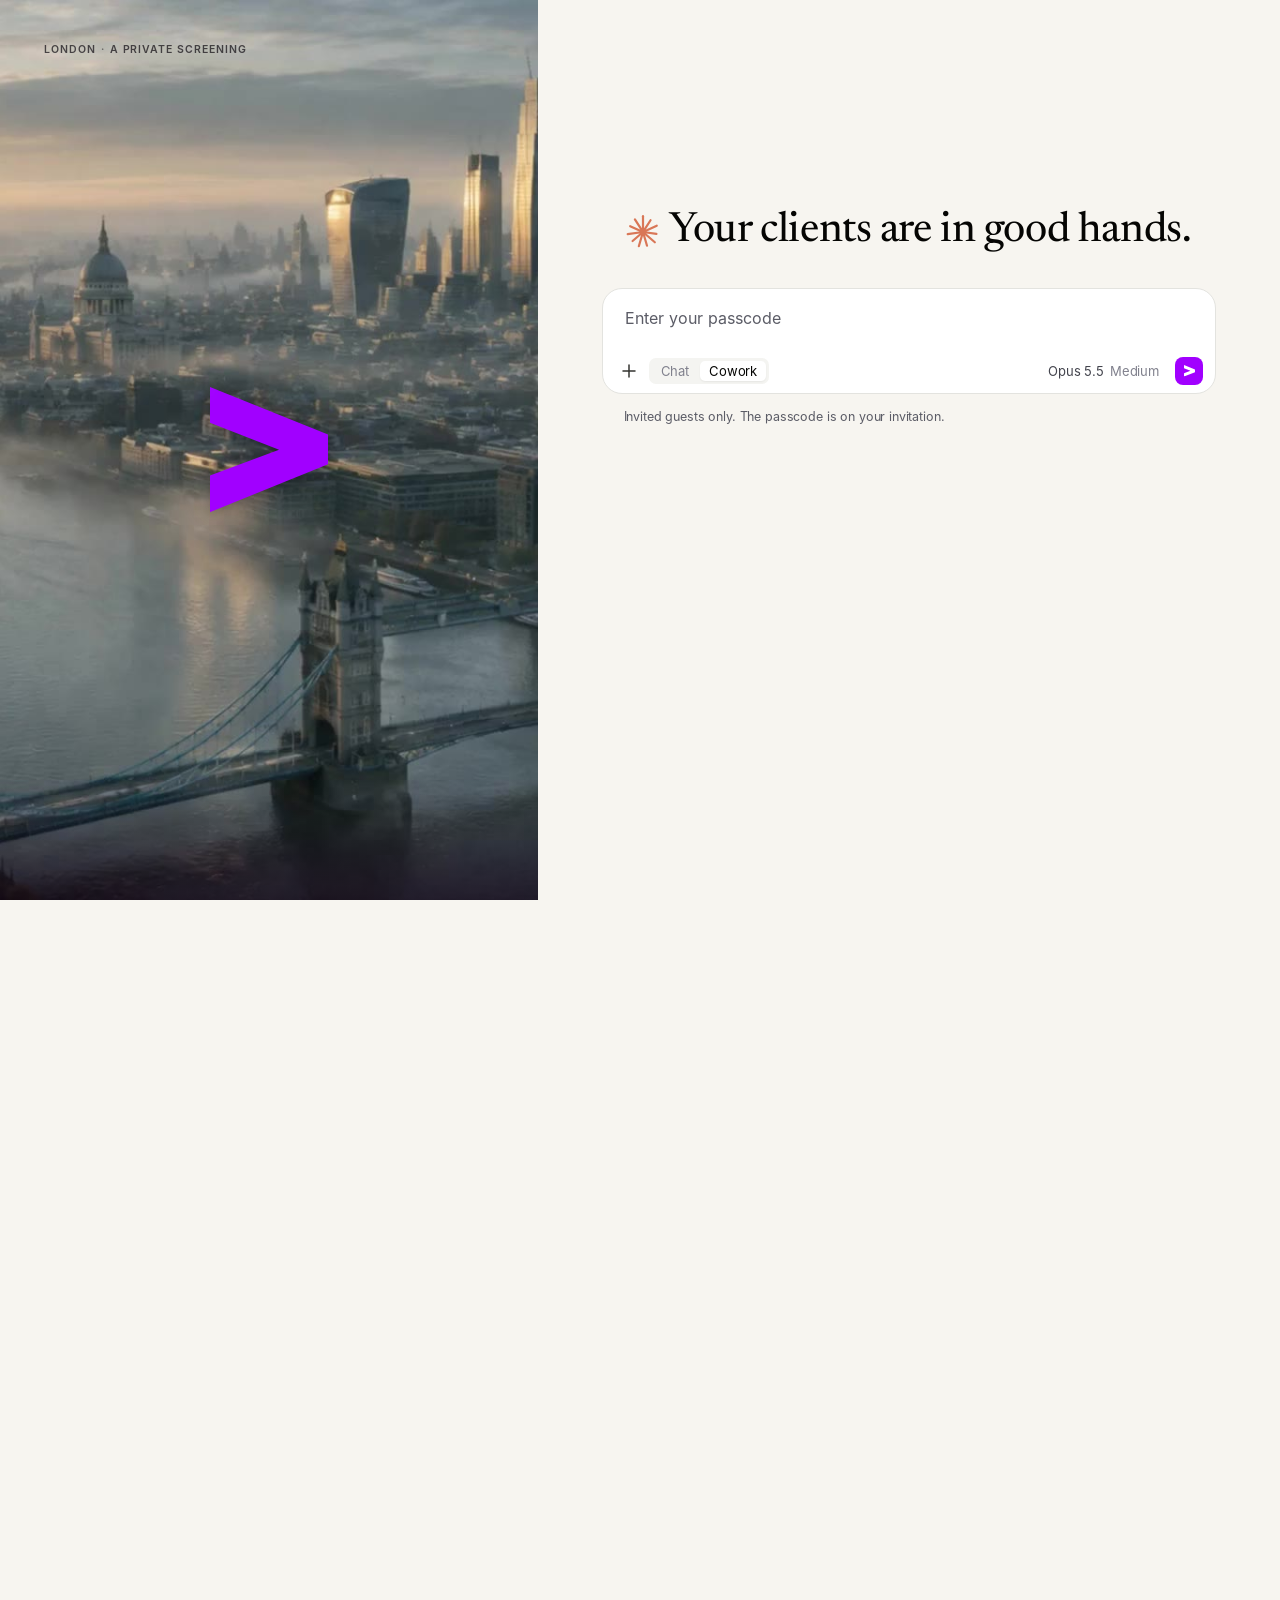
==== commit d3907caf: "Add chapter 03: every system, one layer (the Experience server) Sources, the Wealth 360 Experience s" ====
--- a/index.html
+++ b/index.html
@@ -1589,6 +1589,46 @@
 .decide .lift.after{opacity:0; transition:opacity .9s var(--ease-out)}
 .decide.saved .lift.after{opacity:1}
 
+
+/* 03: THE LAYER. Four tiers on one axis: the sources, the connectors, the agents, the desk.
+   Hairlines only; the one moving thing is a violet pulse that rises through the wires once. */
+.layer{width:min(1040px,100%); margin:0 auto; display:flex; flex-direction:column; align-items:stretch}
+.ly-tier{display:flex; flex-direction:column; align-items:center}
+.ly-k{font-size:10.5px; font-weight:600; letter-spacing:.09em; text-transform:uppercase; color:var(--faint); margin:0 0 10px}
+.ly-srcs{display:grid; grid-template-columns:repeat(8,minmax(0,1fr)); gap:8px; width:100%}
+.ly-src.add{background:transparent; border-style:dashed}
+.ly-plus{position:relative; width:20px; height:20px; margin-bottom:3px}
+.ly-plus::before,.ly-plus::after{content:""; position:absolute; left:50%; top:50%; background:var(--faint); transform:translate(-50%,-50%)}
+.ly-plus::before{width:12px; height:1.5px}.ly-plus::after{width:1.5px; height:12px}
+.ly-xp{display:grid; grid-template-columns:minmax(0,1.7fr) minmax(0,1fr); gap:10px; width:100%}
+.ly-node.xp{border-color:var(--ink-max)}
+.ly-node.xp span{max-width:52ch}
+.ly-src{display:flex; flex-direction:column; align-items:center; text-align:center; gap:4px; padding:12px 8px 11px;
+  background:var(--raised,#fff); border:1px solid var(--hair); border-radius:12px}
+.ly-src .ly-g{width:20px; height:20px; margin-bottom:3px}
+.ly-src b{font-size:12.5px; font-weight:600; color:var(--ink-max); letter-spacing:-.005em}
+.ly-src span{font-size:11px; line-height:1.3; color:var(--muted)}
+.ly-row3,.ly-row2,.ly-row1{display:grid; gap:10px; width:100%}
+.ly-row3{grid-template-columns:repeat(3,minmax(0,1fr))}
+.ly-row2{grid-template-columns:repeat(2,minmax(0,1fr)); width:min(700px,100%)}
+.ly-row1{grid-template-columns:minmax(0,1fr); width:min(340px,100%)}
+.ly-node{display:flex; flex-direction:column; align-items:center; text-align:center; gap:3px; padding:13px 14px 12px;
+  background:var(--raised,#fff); border:1px solid var(--hair); border-radius:12px}
+.ly-node small{font-size:10px; font-weight:600; letter-spacing:.08em; text-transform:uppercase; color:var(--faint)}
+.ly-node b{font-size:15px; font-weight:600; color:var(--ink-max); letter-spacing:-.01em}
+.ly-node span{font-size:12px; color:var(--muted)}
+.ly-node.desk{border-color:var(--brand)}
+.ly-node.desk small{color:var(--brand)}
+.ly-wire{position:relative; height:28px; width:1px; margin:6px auto; background:var(--hair); overflow:hidden}
+.ly-wire i{position:absolute; left:-1px; width:3px; height:12px; border-radius:2px; background:var(--brand); top:100%; opacity:0}
+.layer.in .ly-wire i{animation:lyPulse 1.1s var(--ease-out) both}
+.layer.in .ly-wire:nth-of-type(2) i{animation-delay:.25s}
+.layer.in .ly-wire:nth-of-type(4) i{animation-delay:.75s}
+.layer.in .ly-wire:nth-of-type(6) i{animation-delay:1.25s}
+@keyframes lyPulse{0%{top:100%; opacity:0}20%{opacity:1}100%{top:-14px; opacity:0}}
+@media (max-width:760px){ .ly-srcs{grid-template-columns:repeat(2,minmax(0,1fr))} .ly-xp{grid-template-columns:1fr} .ly-row3{grid-template-columns:1fr} .ly-row2{grid-template-columns:1fr} }
+@media (prefers-reduced-motion:reduce){ .layer.in .ly-wire i{animation:none} }
+
 /* 04: the activity, every step with its quote and its source */
 .ctl{display:grid; gap:0; min-width:560px}
 .cstep{display:grid; grid-template-columns:52px 104px minmax(0,1fr) auto; column-gap:14px; align-items:baseline;
@@ -1723,6 +1763,7 @@
 
     <div class="runrows" id="g-rows" aria-hidden="true">
       <div class="runrow" data-g="g-sf"><span class="thread"></span><span class="slot"><svg class="spin" viewBox="0 0 19 19"><circle cx="9.5" cy="9.5" r="7.4"/></svg><svg class="gl"><use href="#g-sf"/></svg></span><span class="lbl">Salesforce &middot; your cases</span></div>
+      <div class="runrow"><span class="thread"></span><span class="slot"><svg class="spin" viewBox="0 0 19 19"><circle cx="9.5" cy="9.5" r="7.4"/></svg><svg class="gl"><use href="#g-ms"/></svg></span><span class="lbl">Microsoft 365 &middot; mail and calendar</span></div>
       <div class="runrow"><span class="thread"></span><span class="slot"><svg class="spin" viewBox="0 0 19 19"><circle cx="9.5" cy="9.5" r="7.4"/></svg><svg class="gl"><use href="#g-mail"/></svg></span><span class="lbl">Client email &middot; intake</span></div>
       <div class="runrow"><span class="thread"></span><span class="slot"><svg class="spin" viewBox="0 0 19 19"><circle cx="9.5" cy="9.5" r="7.4"/></svg><svg class="gl"><use href="#g-shield"/></svg></span><span class="lbl">UK Sanctions List &middot; screening</span></div>
       <div class="runrow"><span class="thread"></span><span class="slot"><svg class="spin" viewBox="0 0 19 19"><circle cx="9.5" cy="9.5" r="7.4"/></svg><svg class="gl"><use href="#g-payee"/></svg></span><span class="lbl">Payee check &middot; open banking</span></div>
@@ -1797,7 +1838,7 @@
 <!-- a ....................................................... -->
 <section class="chapter" id="ch-a">
   <div class="wrap">
-    <div class="cap"><p class="eyebrow chno"><b>01</b><i>/</i>07</p><h2 class="head">A client writes in. Someone opens eleven tabs.</h2><p class="sub">One request, eleven systems, and a morning spent checking each one against the others.</p></div><div class="facts"><div class="fact rise"><span class="fl">Systems</span><span class="fv num">11</span><span class="fs">open for one request</span></div><div class="fact rise"><span class="fl">The request</span><span class="fv num">1</span><span class="fs">a client's email</span></div><div class="fact rise"><span class="fl">The screen</span><span class="fp">The Wealth 360 desk</span></div></div>
+    <div class="cap"><p class="eyebrow chno"><b>01</b><i>/</i>08</p><h2 class="head">A client writes in. Someone opens eleven tabs.</h2><p class="sub">One request, eleven systems, and a morning spent checking each one against the others.</p></div><div class="facts"><div class="fact rise"><span class="fl">Systems</span><span class="fv num">11</span><span class="fs">open for one request</span></div><div class="fact rise"><span class="fl">The request</span><span class="fv num">1</span><span class="fs">a client's email</span></div><div class="fact rise"><span class="fl">The screen</span><span class="fp">The Wealth 360 desk</span></div></div>
     <div class="stage">
       <div class="fit">
         <!-- the window is decorative: the caption above carries the meaning, so
@@ -1838,7 +1879,7 @@
 
 <section class="chapter" id="ch-b">
   <div class="wrap">
-    <div class="cap"><p class="eyebrow chno"><b>02</b><i>/</i>07</p><h2 class="head">It knows what needs you, and what does not.</h2><p class="sub">The desk reads Salesforce before you arrive. What needs a person stands apart from what the agents are moving on their own.</p></div>
+    <div class="cap"><p class="eyebrow chno"><b>02</b><i>/</i>08</p><h2 class="head">It knows what needs you, and what does not.</h2><p class="sub">The desk reads Salesforce before you arrive. What needs a person stands apart from what the agents are moving on their own.</p></div>
     <div class="facts"><div class="fact rise"><span class="fl">With you</span><span class="fv num">13</span><span class="fs">cases, each with its reason</span></div><div class="fact rise"><span class="fl">Completed</span><span class="fv num">5</span><span class="fs">one by the agents alone</span></div><div class="fact rise"><span class="fl">Where to start</span><span class="fp">The desk says: the sanctions match</span></div></div>
     <div class="stage"><div class="fit"><div class="lift rise fade" data-rise style="--cw:1220;--ch:540"><iframe src="assets/desk/board.html" title="" aria-hidden="true" tabindex="-1" loading="lazy" style="--x:110;--y:66;--vh:900"></iframe></div></div></div>
   </div>
@@ -1850,9 +1891,17 @@
   <p class="breath-type" aria-hidden="true" data-seg='[{"t":"Every request, already "},{"t":"gathered","k":1},{"t":"."}]'><span class="t"></span><i class="caret"></i><span class="rest">Every request, already <span class="key">gathered</span>.</span></p>
 </section>
 
+<section class="chapter" id="ch-l">
+  <div class="wrap">
+    <div class="cap"><p class="eyebrow chno"><b>03</b><i>/</i>08</p><h2 class="head">Every system, one layer.</h2><p class="sub">The firm&rsquo;s systems stay where they are. The Experience server reads and joins them, Salesforce keeps the record, the agents work on top, and one desk shows the result.</p></div>
+    <div class="facts"><div class="fact rise"><span class="fl">Sources</span><span class="fv num">7+</span><span class="fs">added or swapped as the firm needs</span></div><div class="fact rise"><span class="fl">The join</span><span class="fp">In code, never by the model</span></div><div class="fact rise"><span class="fl">The record</span><span class="fp">Salesforce, with a decision ledger</span></div></div>
+    <div class="stage"><div class="fit"><div class="layer rise" data-rise id="layer"><div class="ly-tier"><p class="ly-k">The sources</p><div class="ly-srcs"><div class="ly-src "><svg class="ly-g" aria-hidden="true"><use href="#g-sf"/></svg><b>Salesforce</b><span>Clients, accounts, KYC, cases</span></div><div class="ly-src "><svg class="ly-g" aria-hidden="true"><use href="#g-ms"/></svg><b>Microsoft 365</b><span>Mail, calendar, Teams</span></div><div class="ly-src "><svg class="ly-g" aria-hidden="true"><use href="#g-mail"/></svg><b>Client email</b><span>Requests and documents</span></div><div class="ly-src "><svg class="ly-g" aria-hidden="true"><use href="#g-shield"/></svg><b>UK Sanctions List</b><span>Screening</span></div><div class="ly-src "><svg class="ly-g" aria-hidden="true"><use href="#g-payee"/></svg><b>Open banking</b><span>Who owns an account</span></div><div class="ly-src "><svg class="ly-g" aria-hidden="true"><use href="#g-id"/></svg><b>Identity</b><span>Document and liveness</span></div><div class="ly-src "><svg class="ly-g" aria-hidden="true"><use href="#g-pin"/></svg><b>Postcode</b><span>Address lookup</span></div><div class="ly-src add"><span class="ly-plus" aria-hidden="true"></span><b>Any source</b><span>Added as the firm needs it</span></div></div></div><div class="ly-wire"><i></i></div><div class="ly-tier"><p class="ly-k">The layer</p><div class="ly-xp"><div class="ly-node xp"><small>Wealth 360 Experience server</small><b>Every source, joined in code</b><span>Provider-agnostic: a source is added or swapped behind the same tools, and the agents never change. Every check and decision goes on a ledger.</span></div><div class="ly-node "><small>Wealth 360 connector</small><b>Salesforce, as the person</b><span>The record, the rules and the fences</span></div></div></div><div class="ly-wire"><i></i></div><div class="ly-tier"><p class="ly-k">The agents</p><div class="ly-row2"><div class="ly-node "><small>Their own identity</small><b>Case agent</b><span>Works each step and cites its evidence</span></div><div class="ly-node "><small>A fresh context</small><b>Review agent</b><span>Checks the work, blind to the first</span></div></div></div><div class="ly-wire"><i></i></div><div class="ly-tier"><div class="ly-row1"><div class="ly-node desk"><small>One page</small><b>The desk</b><span>For the person who decides</span></div></div></div></div></div></div>
+  </div>
+</section>
+
 <section class="chapter" id="ch-c">
   <div class="wrap">
-    <div class="cap"><p class="eyebrow chno"><b>03</b><i>/</i>07</p><h2 class="head">Every check, already run.</h2><p class="sub">Sanctions, candidate accounts and an independent review, each with its source, before the case reaches you.</p></div>
+    <div class="cap"><p class="eyebrow chno"><b>04</b><i>/</i>08</p><h2 class="head">Every check, already run.</h2><p class="sub">Sanctions, candidate accounts and an independent review, each with its source, before the case reaches you.</p></div>
     <div class="facts"><div class="fact rise"><span class="fl">Checks</span><span class="fv num">3</span><span class="fs">each with its source</span></div><div class="fact rise"><span class="fl">The match</span><span class="fp">93% against a 90% threshold</span></div><div class="fact rise"><span class="fl">The review</span><span class="fp">A second agent, in a fresh context</span></div></div>
     <div class="stage"><div class="fit"><div class="lift rise fade" data-rise style="--cw:620;--ch:548"><iframe src="assets/desk/bondarev-checks.html" title="" aria-hidden="true" tabindex="-1" loading="lazy" style="--x:808;--y:12;--vh:900"></iframe></div></div></div>
   </div>
@@ -1860,7 +1909,7 @@
 
 <section class="chapter" id="ch-d">
   <div class="wrap">
-    <div class="cap"><p class="eyebrow chno"><b>04</b><i>/</i>07</p><h2 class="head">Every step, on the record.</h2><p class="sub">A daughter writes to say her father has died. The Case agent works the case one step at a time, and every step lands on the record.</p></div>
+    <div class="cap"><p class="eyebrow chno"><b>05</b><i>/</i>08</p><h2 class="head">Every step, on the record.</h2><p class="sub">A daughter writes to say her father has died. The Case agent works the case one step at a time, and every step lands on the record.</p></div>
     <div class="facts"><div class="fact rise"><span class="fl">Done</span><span class="fv num">8 of 13</span><span class="fs">steps before a person is needed</span></div><div class="fact rise"><span class="fl">The tone</span><span class="fp">Bereavement, by design</span></div><div class="fact rise"><span class="fl">Next</span><span class="fp">An independent check by the Review agent</span></div></div>
     <div class="stage"><div class="fit"><div class="lift rise fade" data-rise style="--cw:620;--ch:560"><iframe src="assets/desk/hale-activity.html" title="" aria-hidden="true" tabindex="-1" loading="lazy" style="--x:808;--y:12;--vh:900"></iframe></div></div></div>
   </div>
@@ -1868,7 +1917,7 @@
 
 <section class="chapter" id="ch-e">
   <div class="wrap">
-    <div class="cap"><p class="eyebrow chno"><b>05</b><i>/</i>07</p><h2 class="head">Say it in one sentence.</h2><p class="sub">A call, a letter, a visit to the office. Write it down in plain words; the case is in Salesforce and the agents start at once.</p></div>
+    <div class="cap"><p class="eyebrow chno"><b>06</b><i>/</i>08</p><h2 class="head">Say it in one sentence.</h2><p class="sub">A call, a letter, a visit to the office. Write it down in plain words; the case is in Salesforce and the agents start at once.</p></div>
     <div class="facts"><div class="fact rise"><span class="fl">The form</span><span class="fv num">1</span><span class="fs">request, in your own words</span></div><div class="fact rise"><span class="fl">Picked up</span><span class="fp">Within seconds, by the Case agent</span></div><div class="fact rise"><span class="fl">The record</span><span class="fp">A standard case in Salesforce</span></div></div>
     <div class="stage"><div class="fit"><div class="lift rise modal" data-rise style="--cw:540;--ch:669"><iframe src="assets/desk/newcase.html" title="" aria-hidden="true" tabindex="-1" loading="lazy" style="--x:450;--y:116;--vh:900"></iframe></div></div></div>
   </div>
@@ -1882,7 +1931,7 @@
 
 <section class="chapter" id="ch-f">
   <div class="wrap">
-    <div class="cap"><p class="eyebrow chno"><b>06</b><i>/</i>07</p><h2 class="head">The letter writes itself, and waits for you.</h2><p class="sub">Drafted for a family, in the firm&rsquo;s voice, with the facts from the record. Nothing reaches a client until a person approves it.</p></div>
+    <div class="cap"><p class="eyebrow chno"><b>07</b><i>/</i>08</p><h2 class="head">The letter writes itself, and waits for you.</h2><p class="sub">Drafted for a family, in the firm&rsquo;s voice, with the facts from the record. Nothing reaches a client until a person approves it.</p></div>
     <div class="facts"><div class="fact rise"><span class="fl">Drafted</span><span class="fv num">1</span><span class="fs">letter, in the bereavement tone</span></div><div class="fact rise"><span class="fl">The meeting</span><span class="fp">Four times proposed, one chosen by you</span></div><div class="fact rise"><span class="fl">Sent</span><span class="fp">Only when you approve it</span></div></div>
     <div class="stage"><div class="fit"><div class="lift rise fade" data-rise style="--cw:620;--ch:560"><iframe src="assets/desk/hale-overview.html" title="" aria-hidden="true" tabindex="-1" loading="lazy" style="--x:808;--y:12;--vh:900"></iframe></div></div></div>
   </div>
@@ -1896,7 +1945,7 @@
 
 <section class="chapter" id="ch-g">
   <div class="wrap">
-    <div class="cap"><p class="eyebrow chno"><b>07</b><i>/</i>07</p><h2 class="head">You decide. Salesforce does the rest.</h2><p class="sub">The plan is read back before anything moves. One confirmation, recorded against your name, and the record closes behind it.</p></div>
+    <div class="cap"><p class="eyebrow chno"><b>08</b><i>/</i>08</p><h2 class="head">You decide. Salesforce does the rest.</h2><p class="sub">The plan is read back before anything moves. One confirmation, recorded against your name, and the record closes behind it.</p></div>
     <div class="facts"><div class="fact rise"><span class="fl">On the record</span><span class="fv num">4</span><span class="fs">steps, from one confirmation</span></div><div class="fact rise"><span class="fl">Confirmed by</span><span class="fp">A named person, never an agent</span></div><div class="fact rise"><span class="fl">The control</span><span class="fp">Staged, read back, then confirmed</span></div></div>
     <div class="stage"><div class="fit"><div class="decide" id="decide"><div class="lift rise " data-rise style="--cw:620;--ch:616"><iframe src="assets/desk/hale-plan.html" title="" aria-hidden="true" tabindex="-1" loading="lazy" style="--x:808;--y:12;--vh:640"></iframe></div><div class="lift rise after" data-rise style="--cw:620;--ch:616"><iframe src="assets/desk/hale-saved.html" title="" aria-hidden="true" tabindex="-1" loading="lazy" style="--x:808;--y:12;--vh:640"></iframe></div></div></div></div>
   </div>
@@ -2879,7 +2928,7 @@
   addEventListener('resize', size); document.addEventListener('DOMContentLoaded', size); size();
 })();
 </script>
-<div class="jrail" id="jrail" aria-hidden="true"><i data-for="ch-a"><span>The request</span></i><i data-for="ch-b"><span>The desk</span></i><i data-for="ch-c"><span>The checks</span></i><i data-for="ch-d"><span>The evidence</span></i><i data-for="ch-e"><span>One sentence</span></i><i data-for="ch-f"><span>The letter</span></i><i data-for="ch-g"><span>The decision</span></i></div>
+<div class="jrail" id="jrail" aria-hidden="true"><i data-for="ch-a"><span>The request</span></i><i data-for="ch-b"><span>The desk</span></i><i data-for="ch-l"><span>The layer</span></i><i data-for="ch-c"><span>The checks</span></i><i data-for="ch-d"><span>The evidence</span></i><i data-for="ch-e"><span>One sentence</span></i><i data-for="ch-f"><span>The letter</span></i><i data-for="ch-g"><span>The decision</span></i></div>
 <script>
 /* the rail follows the chapter in the middle of the screen; it stands only between the hero and the walkthrough */
 (function () {
